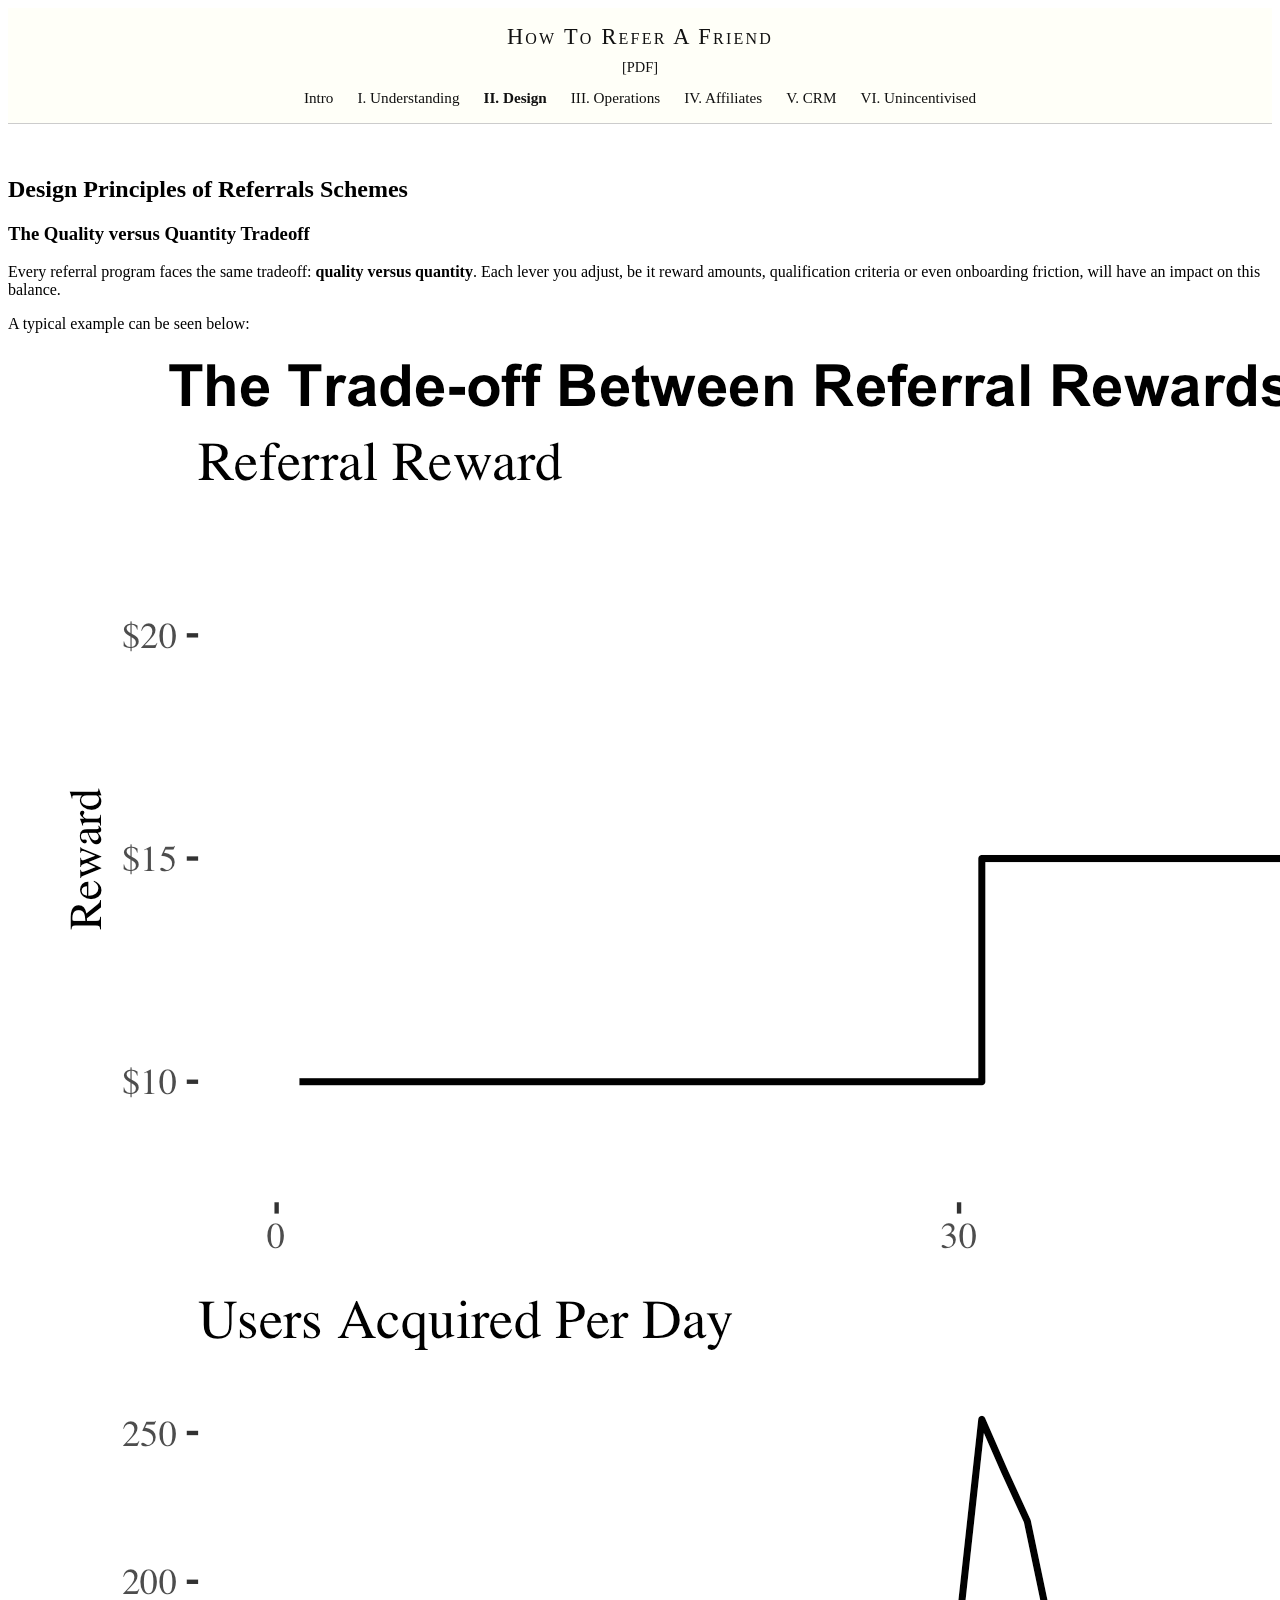
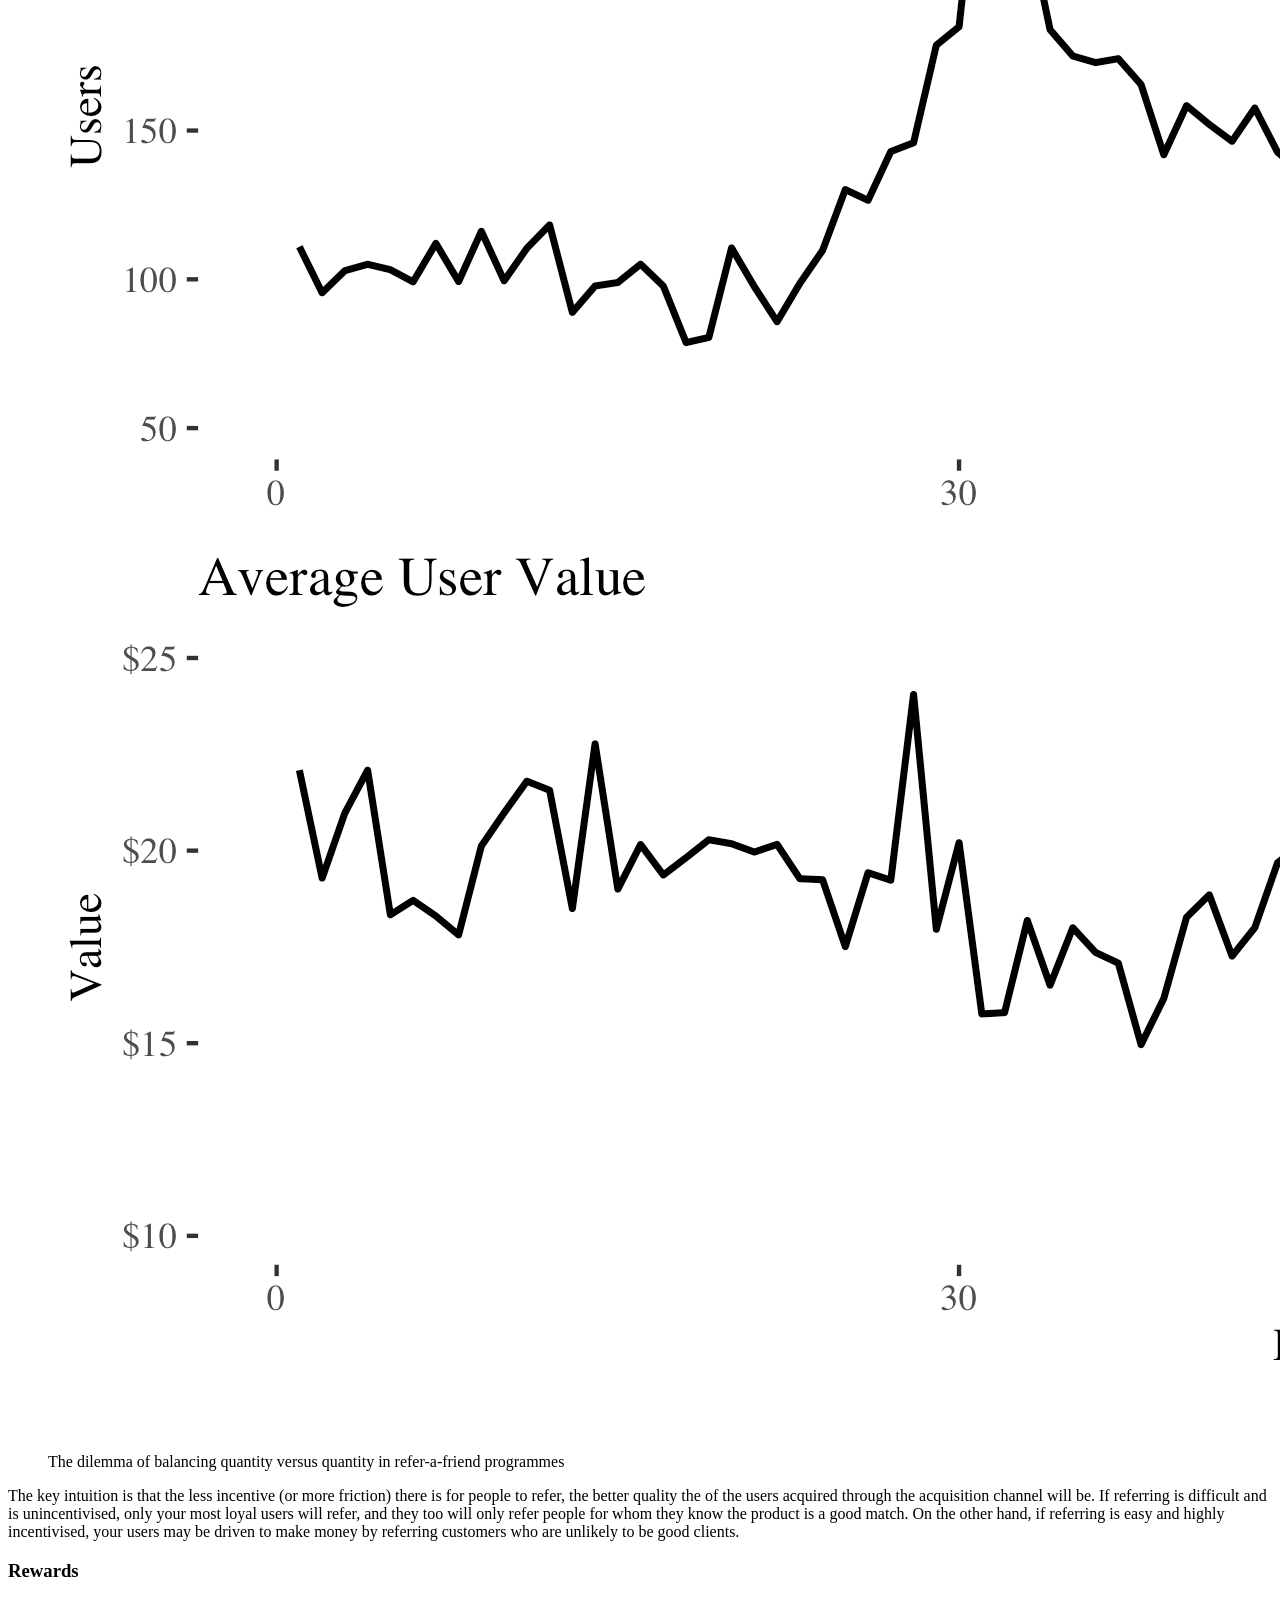
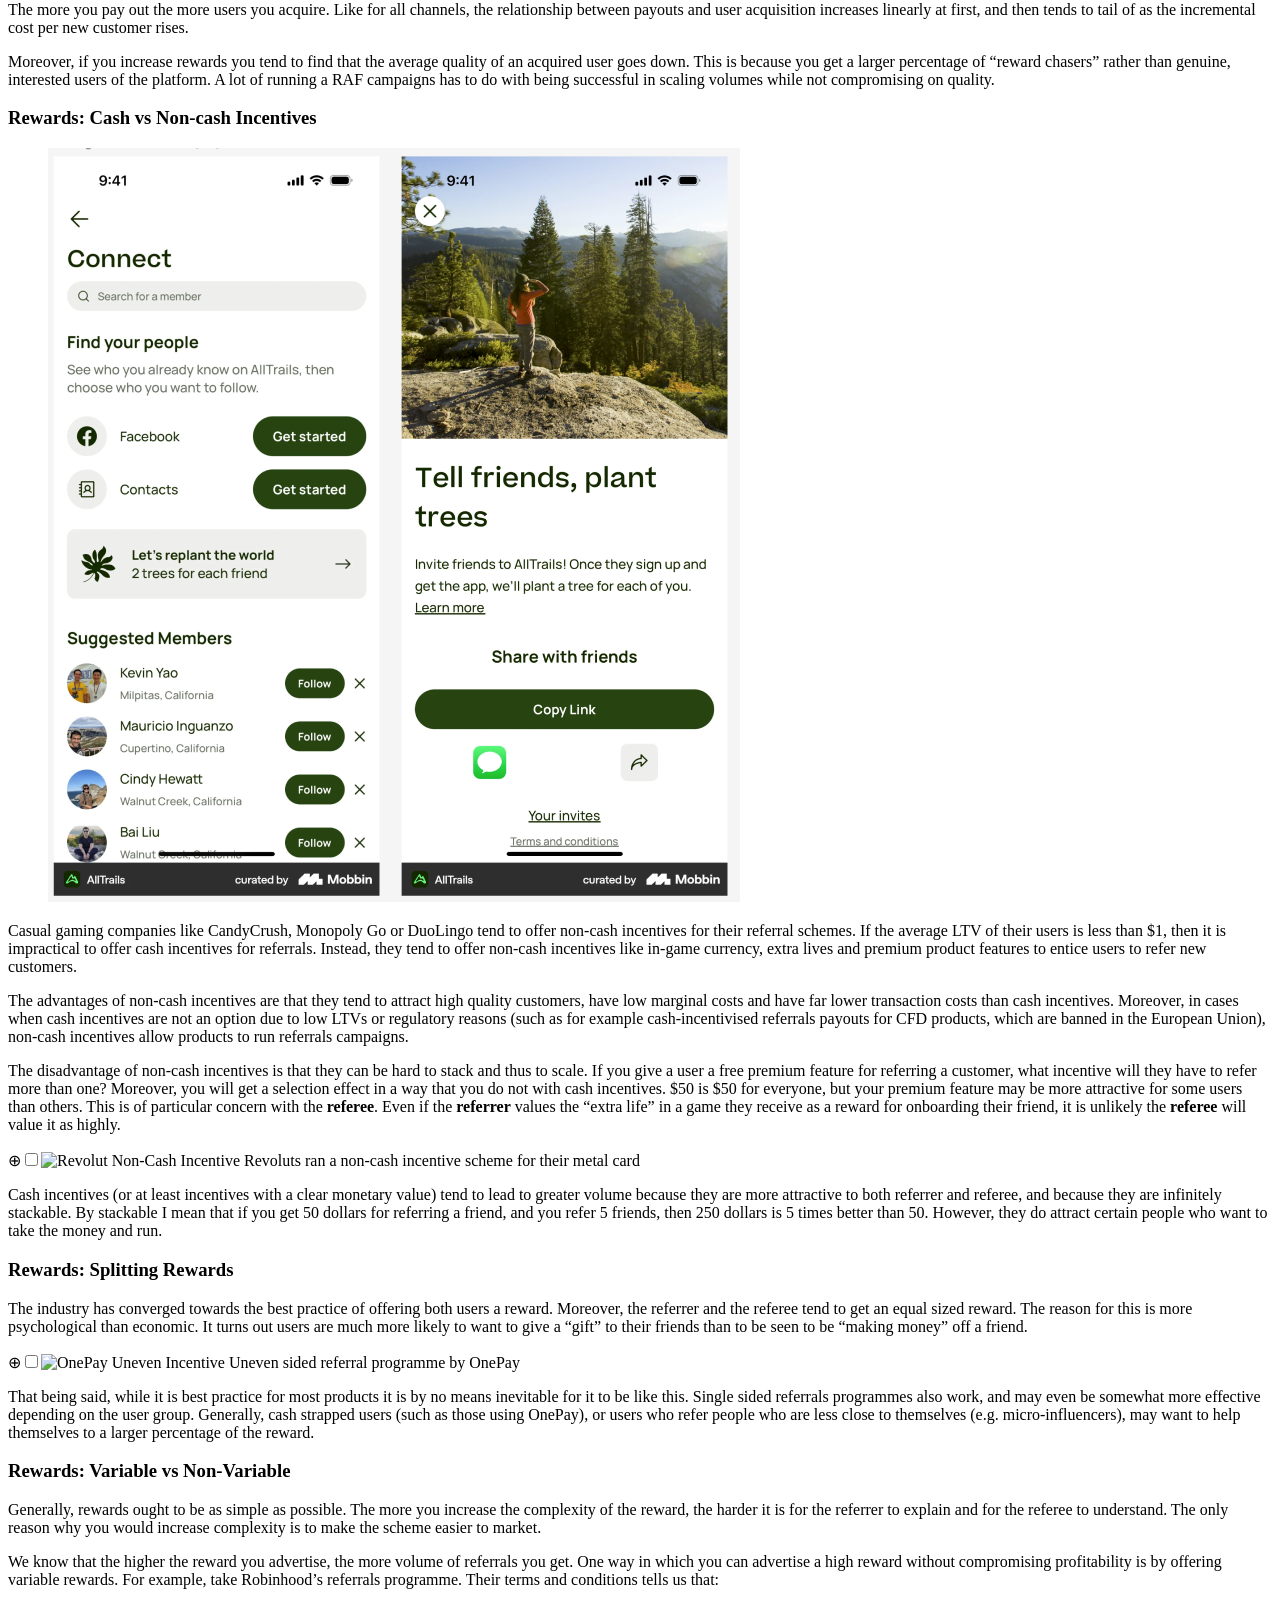
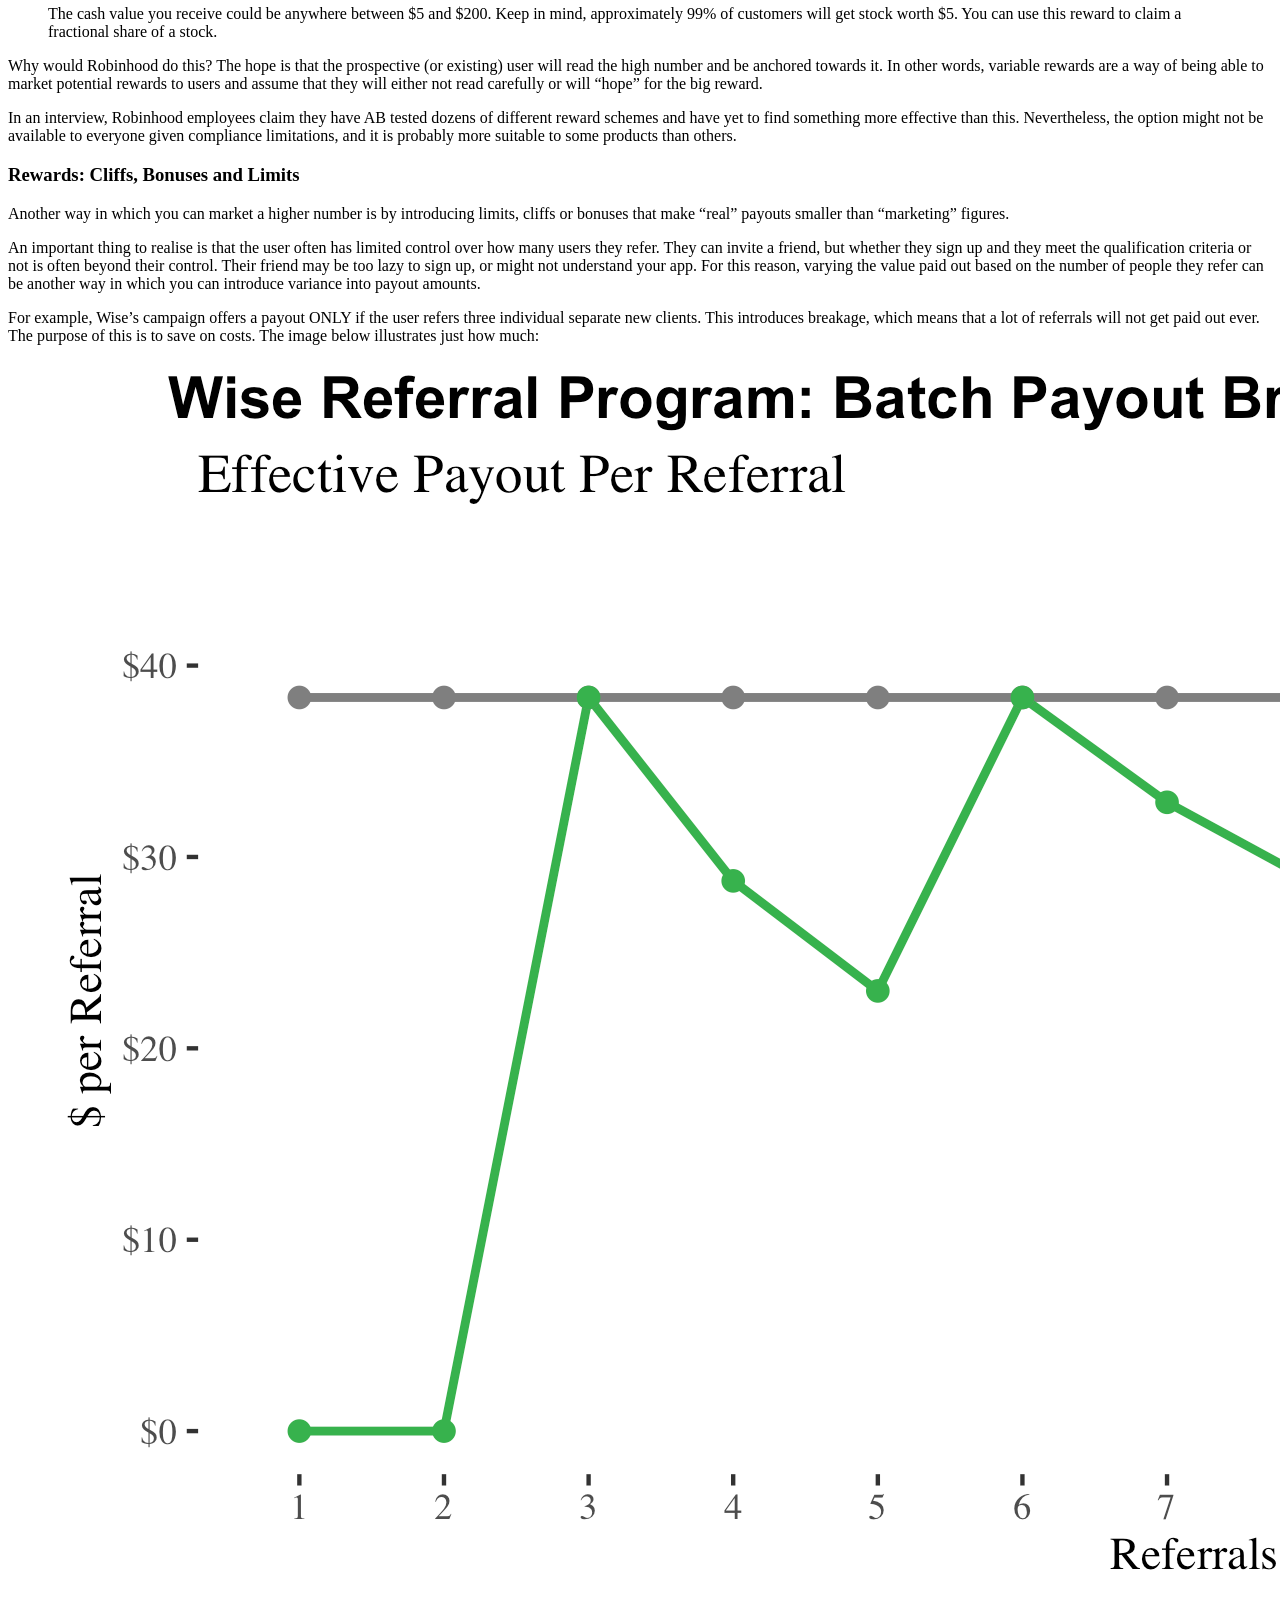
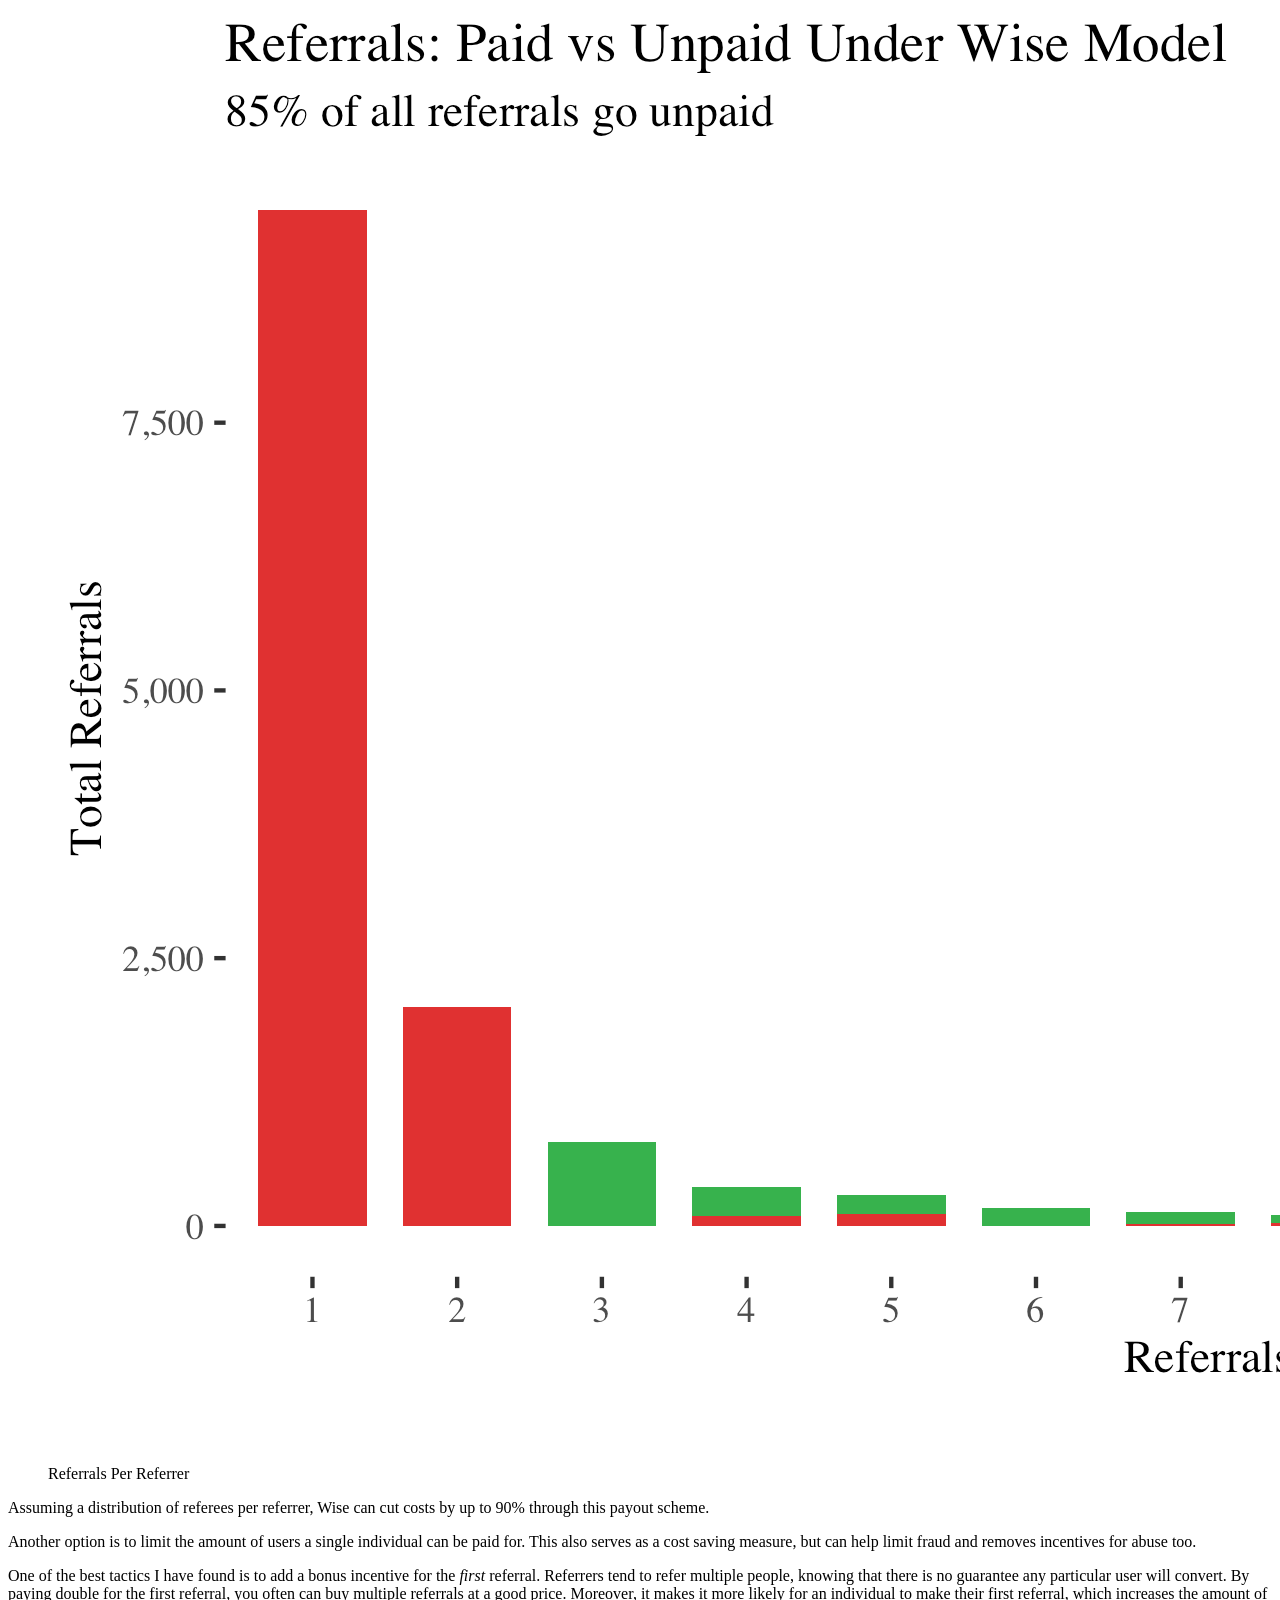
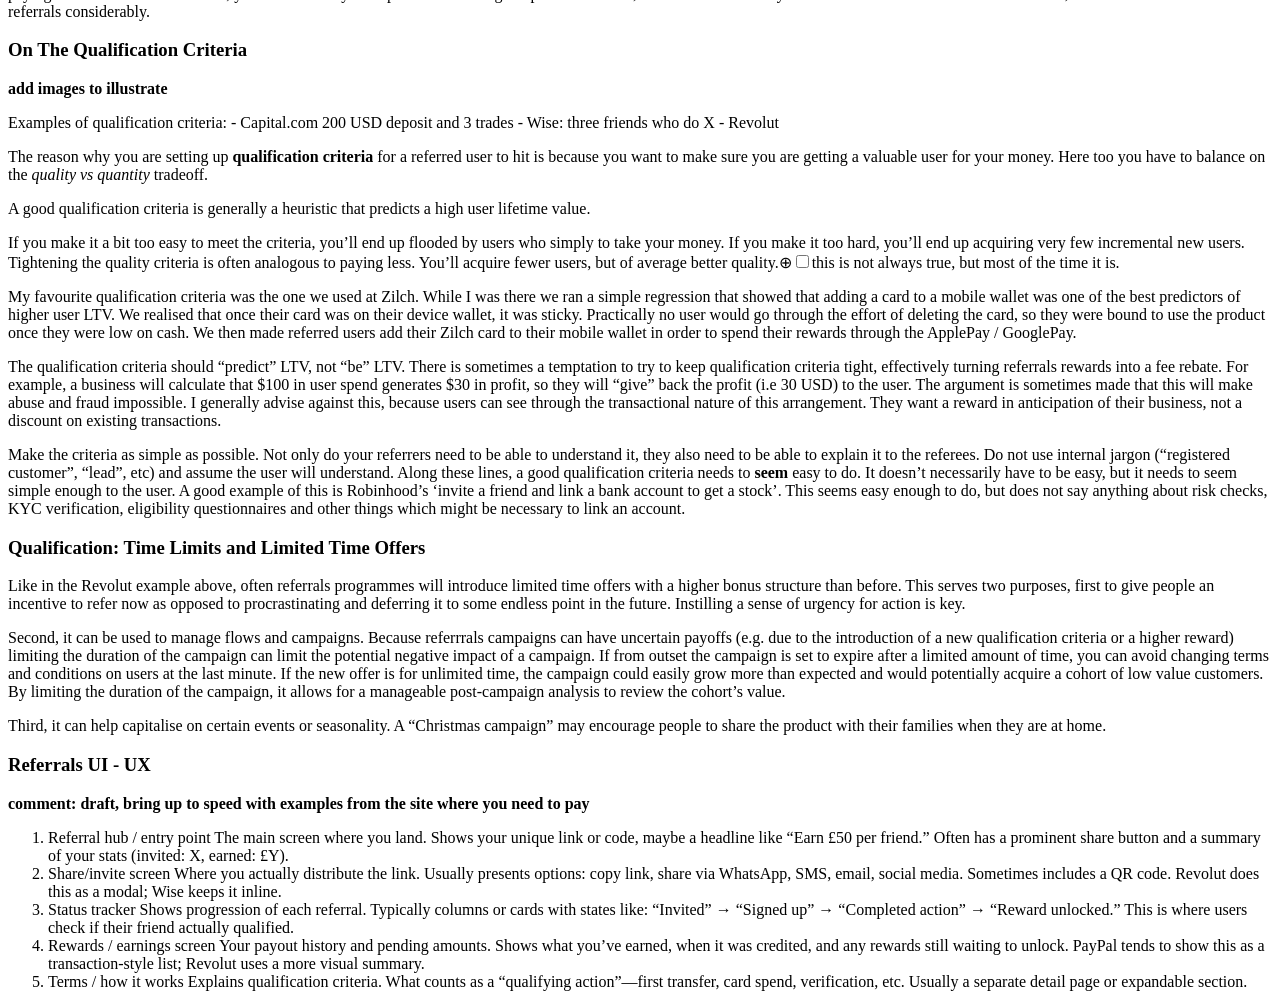
==== docs/design-principles.html @ 36a9aff2 "Initial commit: How To Refer A Friend guide Multi-page Tufte CSS site for a comprehensive guide on b" ====
<!DOCTYPE html>
<html lang="en">
<head>
    <meta charset="utf-8"/>
    <title>Design Principles of Referrals Schemes - How To Refer A Friend</title>
    <link rel="stylesheet" href="tufte-css/tufte.css"/>
    <link rel="stylesheet" href="tufte-css/nav.css"/>
    <meta name="viewport" content="width=device-width, initial-scale=1">
</head>
<body>
    <nav class="site-nav">
    <div class="nav-container">
        <a href="index.html" class="site-title">How To Refer A Friend</a>
        <a href="refer_a_friend.pdf" class="pdf-link">[PDF]</a>
        <input type="checkbox" id="nav-toggle" class="nav-toggle">
        <label for="nav-toggle" class="nav-toggle-label"></label>
        <ul class="chapter-nav">
                        <li><a href="index.html">Intro</a></li>
            <li><a href="understanding-referrals.html">I. Understanding</a></li>
            <li><a href="design-principles.html" class="current">II. Design</a></li>
            <li><a href="operations.html">III. Operations</a></li>
            <li><a href="referrals-and-affiliates.html">IV. Affiliates</a></li>
            <li><a href="when-to-reach-out.html">V. CRM</a></li>
            <li><a href="unincentivised-referrals.html">VI. Unincentivised</a></li>
        </ul>
    </div>
</nav>
    <article>
        <h1>Design Principles of Referrals Schemes</h1>
        <section>
<h3 id="the-quality-versus-quantity-tradeoff">The Quality versus Quantity Tradeoff</h3>

<p>Every referral program faces the same tradeoff: <strong>quality versus quantity</strong>. Each lever you adjust, be it reward amounts, qualification criteria or even onboarding friction, will have an impact on this balance.</p>
<p>A typical example can be seen below:</p>
<figure class="fullwidth">
<img src="img/referral_dynamics_2.png" alt="Quality versus quantity in referrals">
<figcaption>
The dilemma of balancing quantity versus quantity in refer-a-friend programmes
</figcaption>
</figure>
<p>The key intuition is that the less incentive (or more friction) there is for people to refer, the better quality the of the users acquired through the acquisition channel will be. If referring is difficult and is unincentivised, only your most loyal users will refer, and they too will only refer people for whom they know the product is a good match. On the other hand, if referring is easy and highly incentivised, your users may be driven to make money by referring customers who are unlikely to be good clients.</p>

</section>
<section>
<h3 id="rewards">Rewards</h3>

<p><span class="newthought">The more you pay out </span> the more users you acquire. Like for all channels, the relationship between payouts and user acquisition increases linearly at first, and then tends to tail of as the incremental cost per new customer rises.</p>
<p>Moreover, if you increase rewards you tend to find that the average quality of an acquired user goes down. This is because you get a larger percentage of “reward chasers” rather than genuine, interested users of the platform. A lot of running a RAF campaigns has to do with being successful in scaling volumes while not compromising on quality.</p>

</section>
<section>
<h3 id="rewards-cash-vs-non-cash-incentives">Rewards: Cash vs Non-cash Incentives</h3>

<figure style="max-width: 55%;">
<!-- 50% of 55% -->
<img src="img/alltrails_referral_tree.png" alt="An example of Robinhood's Variable Reward scheme">
</figure>
<p>Casual gaming companies like CandyCrush, Monopoly Go or DuoLingo tend to offer non-cash incentives for their referral schemes. If the average LTV of their users is less than $1, then it is impractical to offer cash incentives for referrals. Instead, they tend to offer non-cash incentives like in-game currency, extra lives and premium product features to entice users to refer new customers.</p>
<p>The advantages of non-cash incentives are that they tend to attract high quality customers, have low marginal costs and have far lower transaction costs than cash incentives. Moreover, in cases when cash incentives are not an option due to low LTVs or regulatory reasons (such as for example cash-incentivised referrals payouts for CFD products, which are banned in the European Union), non-cash incentives allow products to run referrals campaigns.</p>
<p>The disadvantage of non-cash incentives is that they can be hard to stack and thus to scale. If you give a user a free premium feature for referring a customer, what incentive will they have to refer more than one? Moreover, you will get a selection effect in a way that you do not with cash incentives. $50 is $50 for everyone, but your premium feature may be more attractive for some users than others. This is of particular concern with the <strong>referee</strong>. Even if the <strong>referrer</strong> values the “extra life” in a game they receive as a reward for onboarding their friend, it is unlikely the <strong>referee</strong> will value it as highly.</p>
<p><label for="mn-3" class="margin-toggle">⊕</label><input type="checkbox" id="mn-3" class="margin-toggle"/><span class="marginnote"><img src="https://cdn.prod.website-files.com/5ecfee3d3c78d12514ee78db/659fd5147dc3b23241e4e607_Untitled%2010.webp" alt="Revolut Non-Cash Incentive" style="max-height: 500px; width: auto;"> Revoluts ran a non-cash incentive scheme for their metal card</span></p>
<p>Cash incentives (or at least incentives with a clear monetary value) tend to lead to greater volume because they are more attractive to both referrer and referee, and because they are infinitely stackable. By stackable I mean that if you get 50 dollars for referring a friend, and you refer 5 friends, then 250 dollars is 5 times better than 50. However, they do attract certain people who want to take the money and run.</p>

</section>
<section>
<h3 id="rewards-splitting-rewards">Rewards: Splitting Rewards</h3>

<p>The industry has converged towards the best practice of offering both users a reward. Moreover, the referrer and the referee tend to get an equal sized reward. The reason for this is more psychological than economic. It turns out users are much more likely to want to give a “gift” to their friends than to be seen to be “making money” off a friend.</p>
<p><label for="mn-2" class="margin-toggle">⊕</label><input type="checkbox" id="mn-2" class="margin-toggle"/><span class="marginnote"><img src="/Users/boazsobrado/Downloads/onepay_raf.PNG" alt="OnePay Uneven Incentive"/> Uneven sided referral programme by OnePay</span></p>
<p>That being said, while it is best practice for most products it is by no means inevitable for it to be like this. Single sided referrals programmes also work, and may even be somewhat more effective depending on the user group. Generally, cash strapped users (such as those using OnePay), or users who refer people who are less close to themselves (e.g. micro-influencers), may want to help themselves to a larger percentage of the reward.</p>

</section>
<section>
<h3 id="rewards-variable-vs-non-variable">Rewards: Variable vs Non-Variable</h3>

<p>Generally, rewards ought to be as simple as possible. The more you increase the complexity of the reward, the harder it is for the referrer to explain and for the referee to understand. The only reason why you would increase complexity is to make the scheme easier to market.</p>
<p>We know that the higher the reward you advertise, the more volume of referrals you get. One way in which you can advertise a high reward without compromising profitability is by offering variable rewards. For example, take Robinhood’s referrals programme. Their terms and conditions tells us that:</p>
<blockquote>
<p>The cash value you receive could be anywhere between $5 and $200. Keep in mind, approximately 99% of customers will get stock worth $5. You can use this reward to claim a fractional share of a stock.</p>
</blockquote>
<p>Why would Robinhood do this? The hope is that the prospective (or existing) user will read the high number and be anchored towards it. In other words, variable rewards are a way of being able to market potential rewards to users and assume that they will either not read carefully or will “hope” for the big reward.</p>
<p>In an interview, Robinhood employees claim they have AB tested dozens of different reward schemes and have yet to find something more effective than this. Nevertheless, the option might not be available to everyone given compliance limitations, and it is probably more suitable to some products than others.</p>

</section>
<section>
<h3 id="rewards-cliffs-bonuses-and-limits">Rewards: Cliffs, Bonuses and Limits</h3>

<p>Another way in which you can market a higher number is by introducing limits, cliffs or bonuses that make “real” payouts smaller than “marketing” figures.</p>
<p>An important thing to realise is that the user often has limited control over how many users they refer. They can invite a friend, but whether they sign up and they meet the qualification criteria or not is often beyond their control. Their friend may be too lazy to sign up, or might not understand your app. For this reason, varying the value paid out based on the number of people they refer can be another way in which you can introduce variance into payout amounts.</p>
<p>For example, Wise’s campaign offers a payout ONLY if the user refers three individual separate new clients. This introduces breakage, which means that a lot of referrals will not get paid out ever. The purpose of this is to save on costs. The image below illustrates just how much:</p>
<figure>
<img src="img/wise_breakage_stacked.png" alt="Referrals Per Referrer" /><figcaption aria-hidden="true">Referrals Per Referrer</figcaption>
</figure>
<p>Assuming a distribution of referees per referrer, Wise can cut costs by up to 90% through this payout scheme.</p>
<p>Another option is to limit the amount of users a single individual can be paid for. This also serves as a cost saving measure, but can help limit fraud and removes incentives for abuse too.</p>
<p>One of the best tactics I have found is to add a bonus incentive for the <em>first</em> referral. Referrers tend to refer multiple people, knowing that there is no guarantee any particular user will convert. By paying double for the first referral, you often can buy multiple referrals at a good price. Moreover, it makes it more likely for an individual to make their first referral, which increases the amount of referrals considerably.</p>

</section>
<section>
<h3 id="on-the-qualification-criteria">On The Qualification Criteria</h3>

<p><strong>add images to illustrate</strong></p>
<p>Examples of qualification criteria: - Capital.com 200 USD deposit and 3 trades - Wise: three friends who do X - Revolut</p>
<p>The reason why you are setting up <strong>qualification criteria</strong> for a referred user to hit is because you want to make sure you are getting a valuable user for your money. Here too you have to balance on the <em>quality vs quantity</em> tradeoff.</p>
<p class="sans">
A good qualification criteria is generally a heuristic that predicts a high user lifetime value.
</p>
<p>If you make it a bit too easy to meet the criteria, you’ll end up flooded by users who simply to take your money. If you make it too hard, you’ll end up acquiring very few incremental new users. Tightening the quality criteria is often analogous to paying less. You’ll acquire fewer users, but of average better quality.<label for="mn-1" class="margin-toggle">⊕</label><input type="checkbox" id="mn-1" class="margin-toggle"/><span class="marginnote">this is not always true, but most of the time it is</span>.</p>
<p>My favourite qualification criteria was the one we used at Zilch. While I was there we ran a simple regression that showed that adding a card to a mobile wallet was one of the best predictors of higher user LTV. We realised that once their card was on their device wallet, it was sticky. Practically no user would go through the effort of deleting the card, so they were bound to use the product once they were low on cash. We then made referred users add their Zilch card to their mobile wallet in order to spend their rewards through the ApplePay / GooglePay.</p>
<p>The qualification criteria should “predict” LTV, not “be” LTV. There is sometimes a temptation to try to keep qualification criteria tight, effectively turning referrals rewards into a fee rebate. For example, a business will calculate that $100 in user spend generates $30 in profit, so they will “give” back the profit (i.e 30 USD) to the user. The argument is sometimes made that this will make abuse and fraud impossible. I generally advise against this, because users can see through the transactional nature of this arrangement. They want a reward in anticipation of their business, not a discount on existing transactions.</p>
<p>Make the criteria as simple as possible. Not only do your referrers need to be able to understand it, they also need to be able to explain it to the referees. Do not use internal jargon (“registered customer”, “lead”, etc) and assume the user will understand. Along these lines, a good qualification criteria needs to <strong>seem</strong> easy to do. It doesn’t necessarily have to be easy, but it needs to seem simple enough to the user. A good example of this is Robinhood’s ‘invite a friend and link a bank account to get a stock’. This seems easy enough to do, but does not say anything about risk checks, KYC verification, eligibility questionnaires and other things which might be necessary to link an account.</p>

</section>
<section>
<h3 id="qualification-time-limits-and-limited-time-offers">Qualification: Time Limits and Limited Time Offers</h3>

<p>Like in the Revolut example above, often referrals programmes will introduce limited time offers with a higher bonus structure than before. This serves two purposes, first to give people an incentive to refer now as opposed to procrastinating and deferring it to some endless point in the future. Instilling a sense of urgency for action is key.</p>
<p>Second, it can be used to manage flows and campaigns. Because referrrals campaigns can have uncertain payoffs (e.g. due to the introduction of a new qualification criteria or a higher reward) limiting the duration of the campaign can limit the potential negative impact of a campaign. If from outset the campaign is set to expire after a limited amount of time, you can avoid changing terms and conditions on users at the last minute. If the new offer is for unlimited time, the campaign could easily grow more than expected and would potentially acquire a cohort of low value customers. By limiting the duration of the campaign, it allows for a manageable post-campaign analysis to review the cohort’s value.</p>
<p>Third, it can help capitalise on certain events or seasonality. A “Christmas campaign” may encourage people to share the product with their families when they are at home.</p>

</section>
<section>
<h3 id="referrals-ui---ux">Referrals UI - UX</h3>

<p><strong>comment: draft, bring up to speed with examples from the site where you need to pay</strong></p>
<ol type="1">
<li>Referral hub / entry point The main screen where you land. Shows your unique link or code, maybe a headline like “Earn £50 per friend.” Often has a prominent share button and a summary of your stats (invited: X, earned: £Y).</li>
<li>Share/invite screen Where you actually distribute the link. Usually presents options: copy link, share via WhatsApp, SMS, email, social media. Sometimes includes a QR code. Revolut does this as a modal; Wise keeps it inline.</li>
<li>Status tracker Shows progression of each referral. Typically columns or cards with states like: “Invited” → “Signed up” → “Completed action” → “Reward unlocked.” This is where users check if their friend actually qualified.</li>
<li>Rewards / earnings screen Your payout history and pending amounts. Shows what you’ve earned, when it was credited, and any rewards still waiting to unlock. PayPal tends to show this as a transaction-style list; Revolut uses a more visual summary.</li>
<li>Terms / how it works Explains qualification criteria. What counts as a “qualifying action”—first transfer, card spend, verification, etc. Usually a separate detail page or expandable section.</li>
</ol>

</section>
    </article>
</body>
</html>
---- docs/tufte-css/nav.css ----
/* Navigation styles for multi-page Tufte site */
/* Complements tufte.css - same font family and color scheme */

/* ========================================
   Top Navigation Bar
   ======================================== */

.site-nav {
    position: sticky;
    top: 0;
    z-index: 1000;
    background-color: #fffff8;
    border-bottom: 1px solid #ccc;
    padding: 1rem 0;
    font-family: et-book, Palatino, "Palatino Linotype", "Palatino LT STD", "Book Antiqua", Georgia, serif;
}

.nav-container {
    max-width: 1400px;
    margin: 0 auto;
    padding: 0 12.5%;
    text-align: center;
}

/* Site title - centered above chapter links */
.site-title {
    display: block;
    font-size: 1.4rem;
    font-variant: small-caps;
    letter-spacing: 0.1em;
    text-decoration: none;
    color: #111;
    margin-bottom: 0.5rem;
}

.site-title:hover {
    color: #111;
}

/* PDF download link */
.pdf-link {
    display: inline-block;
    font-size: 0.9rem;
    color: #111;
    text-decoration: none;
    margin-bottom: 0.8rem;
}

.pdf-link:hover {
    text-decoration: underline;
}

/* Chapter navigation links */
.chapter-nav {
    display: flex;
    justify-content: center;
    flex-wrap: wrap;
    gap: 0.5rem 1.5rem;
    list-style: none;
    margin: 0;
    padding: 0;
    font-size: 0.95rem;
}

.chapter-nav li {
    margin: 0;
    padding: 0;
}

.chapter-nav a {
    color: #111;
    text-decoration: none;
}

.chapter-nav a:hover {
    text-decoration: underline;
}

/* Current page indicator - bold text */
.chapter-nav .current {
    font-weight: bold;
}

/* ========================================
   Mobile Navigation (Hamburger Menu)
   ======================================== */

/* Hamburger toggle - hidden by default on desktop */
.nav-toggle {
    display: none;
}

.nav-toggle-label {
    display: none;
    cursor: pointer;
    font-size: 1.5rem;
    padding: 0.5rem;
    user-select: none;
}

/* Mobile breakpoint */
@media (max-width: 760px) {
    .nav-container {
        padding: 0 5%;
    }

    .site-title {
        font-size: 1.2rem;
    }

    /* Show hamburger icon */
    .nav-toggle-label {
        display: inline-block;
        margin-top: 0.5rem;
    }

    /* Hide chapter nav by default on mobile */
    .chapter-nav {
        display: none;
        flex-direction: column;
        gap: 0.8rem;
        margin-top: 1rem;
        padding-top: 1rem;
        border-top: 1px solid #ddd;
    }

    /* Show chapter nav when toggle is checked */
    .nav-toggle:checked ~ .chapter-nav {
        display: flex;
    }

    /* Rotate hamburger to X when open */
    .nav-toggle:checked + .nav-toggle-label::before {
        content: "\2715"; /* X symbol */
    }

    .nav-toggle-label::before {
        content: "\2630"; /* Hamburger symbol */
    }
}

/* ========================================
   Chapter Table of Contents (Index Page)
   ======================================== */

.chapter-toc {
    margin: 3rem 0;
    padding: 2rem 0;
    border-top: 1px solid #ccc;
}

.chapter-toc h2 {
    font-style: normal;
    font-variant: small-caps;
    font-size: 1.6rem;
    margin-bottom: 1.5rem;
}

.chapter-toc ol {
    margin: 0;
    padding-left: 0;
    list-style-position: inside;
}

.chapter-toc li {
    margin-bottom: 0.8rem;
    font-size: 1.1rem;
}

.chapter-toc a {
    color: #111;
    text-decoration: none;
}

.chapter-toc a:hover {
    text-decoration: underline;
}

/* ========================================
   Dark Mode Support
   ======================================== */

@media (prefers-color-scheme: dark) {
    .site-nav {
        background-color: #151515;
        border-bottom-color: #333;
    }

    .site-title,
    .pdf-link,
    .chapter-nav a,
    .chapter-toc a {
        color: #ddd;
    }

    .chapter-nav a:hover,
    .chapter-toc a:hover {
        color: #fff;
    }

    .chapter-toc {
        border-top-color: #333;
    }

    .nav-toggle-label {
        color: #ddd;
    }

    @media (max-width: 760px) {
        .chapter-nav {
            border-top-color: #333;
        }
    }
}

/* ========================================
   Adjustments for Tufte article spacing
   ======================================== */

/* Push article content below sticky nav */
body {
    padding-top: 0;
}

/* Ensure first element in article has proper spacing */
article {
    padding-top: 2rem;
}
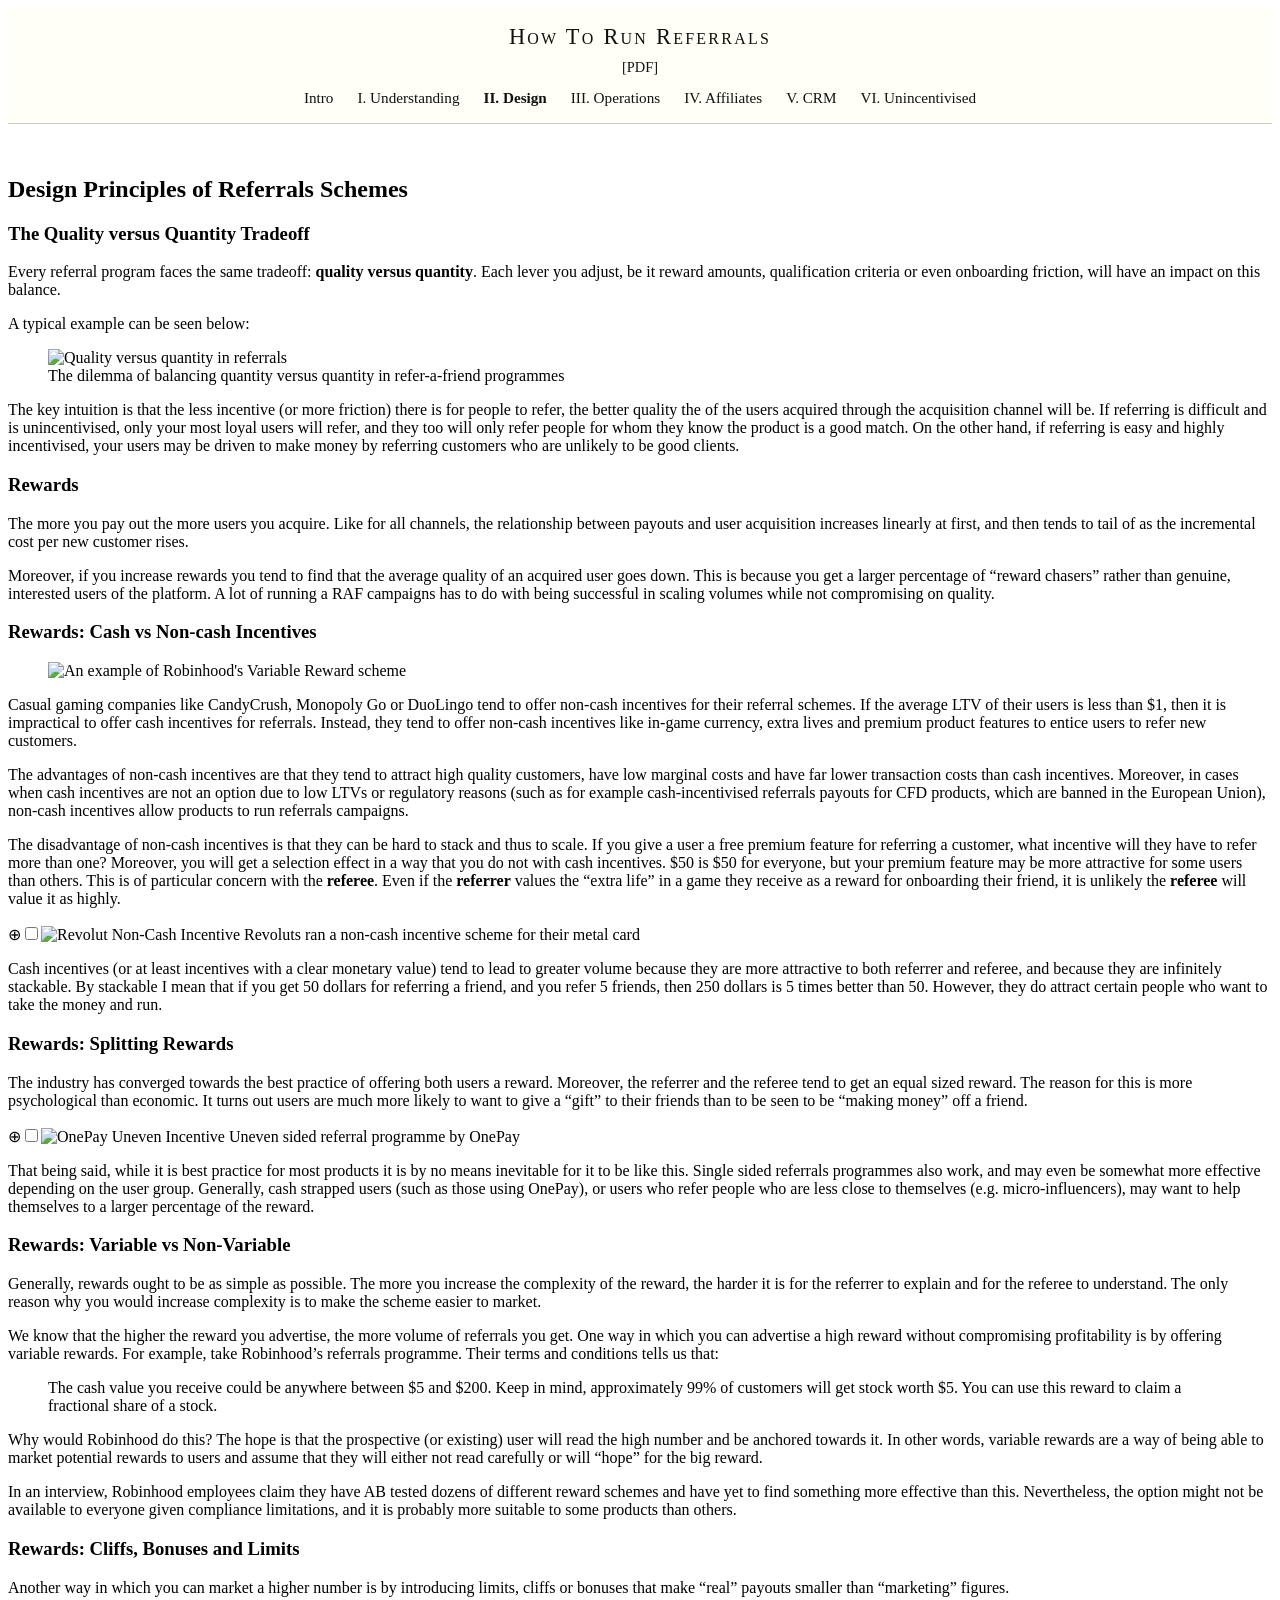
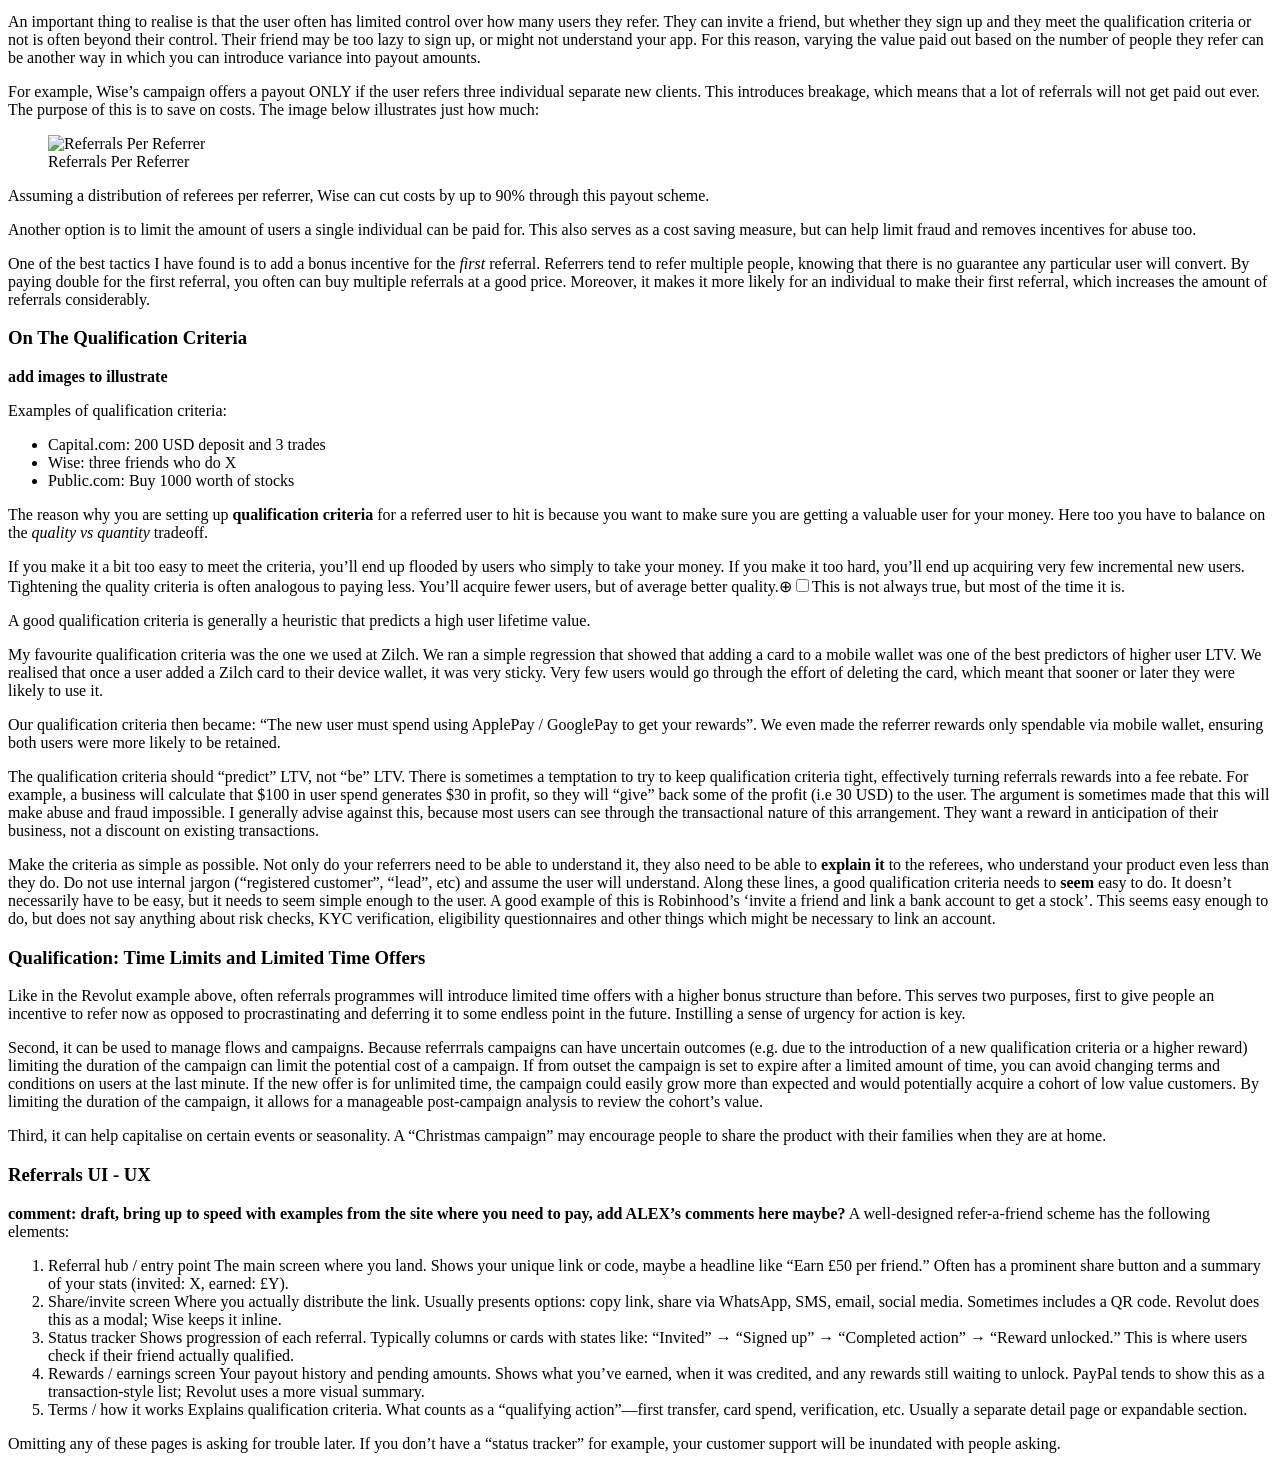
==== commit 4def484c: "Rename site to How To Run Referrals and prepare for Digital Ocean hosting Update site title from "Ho" ====
--- a/docs/design-principles.html
+++ b/docs/design-principles.html
@@ -2,7 +2,7 @@
 <html lang="en">
 <head>
     <meta charset="utf-8"/>
-    <title>Design Principles of Referrals Schemes - How To Refer A Friend</title>
+    <title>Design Principles of Referrals Schemes - How To Run Referrals</title>
     <link rel="stylesheet" href="tufte-css/tufte.css"/>
     <link rel="stylesheet" href="tufte-css/nav.css"/>
     <meta name="viewport" content="width=device-width, initial-scale=1">
@@ -10,7 +10,7 @@
 <body>
     <nav class="site-nav">
     <div class="nav-container">
-        <a href="index.html" class="site-title">How To Refer A Friend</a>
+        <a href="index.html" class="site-title">How To Run Referrals</a>
         <a href="refer_a_friend.pdf" class="pdf-link">[PDF]</a>
         <input type="checkbox" id="nav-toggle" class="nav-toggle">
         <label for="nav-toggle" class="nav-toggle-label"></label>
@@ -33,7 +33,7 @@
 <p>Every referral program faces the same tradeoff: <strong>quality versus quantity</strong>. Each lever you adjust, be it reward amounts, qualification criteria or even onboarding friction, will have an impact on this balance.</p>
 <p>A typical example can be seen below:</p>
 <figure class="fullwidth">
-<img src="img/referral_dynamics_2.png" alt="Quality versus quantity in referrals">
+<img src="/Users/boazsobrado/Desktop/codes/raf/img/referral_dynamics_2.png" alt="Quality versus quantity in referrals">
 <figcaption>
 The dilemma of balancing quantity versus quantity in refer-a-friend programmes
 </figcaption>
@@ -53,7 +53,7 @@
 
 <figure style="max-width: 55%;">
 <!-- 50% of 55% -->
-<img src="img/alltrails_referral_tree.png" alt="An example of Robinhood's Variable Reward scheme">
+<img src="/Users/boazsobrado/Desktop/codes/raf/img/alltrails_referral_tree.png" alt="An example of Robinhood's Variable Reward scheme">
 </figure>
 <p>Casual gaming companies like CandyCrush, Monopoly Go or DuoLingo tend to offer non-cash incentives for their referral schemes. If the average LTV of their users is less than $1, then it is impractical to offer cash incentives for referrals. Instead, they tend to offer non-cash incentives like in-game currency, extra lives and premium product features to entice users to refer new customers.</p>
 <p>The advantages of non-cash incentives are that they tend to attract high quality customers, have low marginal costs and have far lower transaction costs than cash incentives. Moreover, in cases when cash incentives are not an option due to low LTVs or regulatory reasons (such as for example cash-incentivised referrals payouts for CFD products, which are banned in the European Union), non-cash incentives allow products to run referrals campaigns.</p>
@@ -89,7 +89,7 @@
 <p>An important thing to realise is that the user often has limited control over how many users they refer. They can invite a friend, but whether they sign up and they meet the qualification criteria or not is often beyond their control. Their friend may be too lazy to sign up, or might not understand your app. For this reason, varying the value paid out based on the number of people they refer can be another way in which you can introduce variance into payout amounts.</p>
 <p>For example, Wise’s campaign offers a payout ONLY if the user refers three individual separate new clients. This introduces breakage, which means that a lot of referrals will not get paid out ever. The purpose of this is to save on costs. The image below illustrates just how much:</p>
 <figure>
-<img src="img/wise_breakage_stacked.png" alt="Referrals Per Referrer" /><figcaption aria-hidden="true">Referrals Per Referrer</figcaption>
+<img src="/Users/boazsobrado/Desktop/codes/raf/img/wise_breakage_stacked.png" alt="Referrals Per Referrer" /><figcaption aria-hidden="true">Referrals Per Referrer</figcaption>
 </figure>
 <p>Assuming a distribution of referees per referrer, Wise can cut costs by up to 90% through this payout scheme.</p>
 <p>Another option is to limit the amount of users a single individual can be paid for. This also serves as a cost saving measure, but can help limit fraud and removes incentives for abuse too.</p>
@@ -100,29 +100,35 @@
 <h3 id="on-the-qualification-criteria">On The Qualification Criteria</h3>
 
 <p><strong>add images to illustrate</strong></p>
-<p>Examples of qualification criteria: - Capital.com 200 USD deposit and 3 trades - Wise: three friends who do X - Revolut</p>
+<p>Examples of qualification criteria:</p>
+<ul>
+<li>Capital.com: 200 USD deposit and 3 trades</li>
+<li>Wise: three friends who do X</li>
+<li>Public.com: Buy 1000 worth of stocks</li>
+</ul>
 <p>The reason why you are setting up <strong>qualification criteria</strong> for a referred user to hit is because you want to make sure you are getting a valuable user for your money. Here too you have to balance on the <em>quality vs quantity</em> tradeoff.</p>
+<p>If you make it a bit too easy to meet the criteria, you’ll end up flooded by users who simply to take your money. If you make it too hard, you’ll end up acquiring very few incremental new users. Tightening the quality criteria is often analogous to paying less. You’ll acquire fewer users, but of average better quality.<label for="mn-1" class="margin-toggle">⊕</label><input type="checkbox" id="mn-1" class="margin-toggle"/><span class="marginnote">This is not always true, but most of the time it is.</span></p>
 <p class="sans">
 A good qualification criteria is generally a heuristic that predicts a high user lifetime value.
 </p>
-<p>If you make it a bit too easy to meet the criteria, you’ll end up flooded by users who simply to take your money. If you make it too hard, you’ll end up acquiring very few incremental new users. Tightening the quality criteria is often analogous to paying less. You’ll acquire fewer users, but of average better quality.<label for="mn-1" class="margin-toggle">⊕</label><input type="checkbox" id="mn-1" class="margin-toggle"/><span class="marginnote">this is not always true, but most of the time it is</span>.</p>
-<p>My favourite qualification criteria was the one we used at Zilch. While I was there we ran a simple regression that showed that adding a card to a mobile wallet was one of the best predictors of higher user LTV. We realised that once their card was on their device wallet, it was sticky. Practically no user would go through the effort of deleting the card, so they were bound to use the product once they were low on cash. We then made referred users add their Zilch card to their mobile wallet in order to spend their rewards through the ApplePay / GooglePay.</p>
-<p>The qualification criteria should “predict” LTV, not “be” LTV. There is sometimes a temptation to try to keep qualification criteria tight, effectively turning referrals rewards into a fee rebate. For example, a business will calculate that $100 in user spend generates $30 in profit, so they will “give” back the profit (i.e 30 USD) to the user. The argument is sometimes made that this will make abuse and fraud impossible. I generally advise against this, because users can see through the transactional nature of this arrangement. They want a reward in anticipation of their business, not a discount on existing transactions.</p>
-<p>Make the criteria as simple as possible. Not only do your referrers need to be able to understand it, they also need to be able to explain it to the referees. Do not use internal jargon (“registered customer”, “lead”, etc) and assume the user will understand. Along these lines, a good qualification criteria needs to <strong>seem</strong> easy to do. It doesn’t necessarily have to be easy, but it needs to seem simple enough to the user. A good example of this is Robinhood’s ‘invite a friend and link a bank account to get a stock’. This seems easy enough to do, but does not say anything about risk checks, KYC verification, eligibility questionnaires and other things which might be necessary to link an account.</p>
+<p>My favourite qualification criteria was the one we used at Zilch. We ran a simple regression that showed that adding a card to a mobile wallet was one of the best predictors of higher user LTV. We realised that once a user added a Zilch card to their device wallet, it was very sticky. Very few users would go through the effort of deleting the card, which meant that sooner or later they were likely to use it.</p>
+<p>Our qualification criteria then became: “The new user must spend using ApplePay / GooglePay to get your rewards”. We even made the referrer rewards only spendable via mobile wallet, ensuring both users were more likely to be retained.</p>
+<p>The qualification criteria should “predict” LTV, not “be” LTV. There is sometimes a temptation to try to keep qualification criteria tight, effectively turning referrals rewards into a fee rebate. For example, a business will calculate that $100 in user spend generates $30 in profit, so they will “give” back some of the profit (i.e 30 USD) to the user. The argument is sometimes made that this will make abuse and fraud impossible. I generally advise against this, because most users can see through the transactional nature of this arrangement. They want a reward in anticipation of their business, not a discount on existing transactions.</p>
+<p>Make the criteria as simple as possible. Not only do your referrers need to be able to understand it, they also need to be able to <strong>explain it</strong> to the referees, who understand your product even less than they do. Do not use internal jargon (“registered customer”, “lead”, etc) and assume the user will understand. Along these lines, a good qualification criteria needs to <strong>seem</strong> easy to do. It doesn’t necessarily have to be easy, but it needs to seem simple enough to the user. A good example of this is Robinhood’s ‘invite a friend and link a bank account to get a stock’. This seems easy enough to do, but does not say anything about risk checks, KYC verification, eligibility questionnaires and other things which might be necessary to link an account.</p>
 
 </section>
 <section>
 <h3 id="qualification-time-limits-and-limited-time-offers">Qualification: Time Limits and Limited Time Offers</h3>
 
 <p>Like in the Revolut example above, often referrals programmes will introduce limited time offers with a higher bonus structure than before. This serves two purposes, first to give people an incentive to refer now as opposed to procrastinating and deferring it to some endless point in the future. Instilling a sense of urgency for action is key.</p>
-<p>Second, it can be used to manage flows and campaigns. Because referrrals campaigns can have uncertain payoffs (e.g. due to the introduction of a new qualification criteria or a higher reward) limiting the duration of the campaign can limit the potential negative impact of a campaign. If from outset the campaign is set to expire after a limited amount of time, you can avoid changing terms and conditions on users at the last minute. If the new offer is for unlimited time, the campaign could easily grow more than expected and would potentially acquire a cohort of low value customers. By limiting the duration of the campaign, it allows for a manageable post-campaign analysis to review the cohort’s value.</p>
+<p>Second, it can be used to manage flows and campaigns. Because referrrals campaigns can have uncertain outcomes (e.g. due to the introduction of a new qualification criteria or a higher reward) limiting the duration of the campaign can limit the potential cost of a campaign. If from outset the campaign is set to expire after a limited amount of time, you can avoid changing terms and conditions on users at the last minute. If the new offer is for unlimited time, the campaign could easily grow more than expected and would potentially acquire a cohort of low value customers. By limiting the duration of the campaign, it allows for a manageable post-campaign analysis to review the cohort’s value.</p>
 <p>Third, it can help capitalise on certain events or seasonality. A “Christmas campaign” may encourage people to share the product with their families when they are at home.</p>
 
 </section>
 <section>
 <h3 id="referrals-ui---ux">Referrals UI - UX</h3>
 
-<p><strong>comment: draft, bring up to speed with examples from the site where you need to pay</strong></p>
+<p><strong>comment: draft, bring up to speed with examples from the site where you need to pay, add ALEX’s comments here maybe?</strong> A well-designed refer-a-friend scheme has the following elements:</p>
 <ol type="1">
 <li>Referral hub / entry point The main screen where you land. Shows your unique link or code, maybe a headline like “Earn £50 per friend.” Often has a prominent share button and a summary of your stats (invited: X, earned: £Y).</li>
 <li>Share/invite screen Where you actually distribute the link. Usually presents options: copy link, share via WhatsApp, SMS, email, social media. Sometimes includes a QR code. Revolut does this as a modal; Wise keeps it inline.</li>
@@ -130,6 +136,7 @@
 <li>Rewards / earnings screen Your payout history and pending amounts. Shows what you’ve earned, when it was credited, and any rewards still waiting to unlock. PayPal tends to show this as a transaction-style list; Revolut uses a more visual summary.</li>
 <li>Terms / how it works Explains qualification criteria. What counts as a “qualifying action”—first transfer, card spend, verification, etc. Usually a separate detail page or expandable section.</li>
 </ol>
+<p>Omitting any of these pages is asking for trouble later. If you don’t have a “status tracker” for example, your customer support will be inundated with people asking.</p>
 
 </section>
     </article>
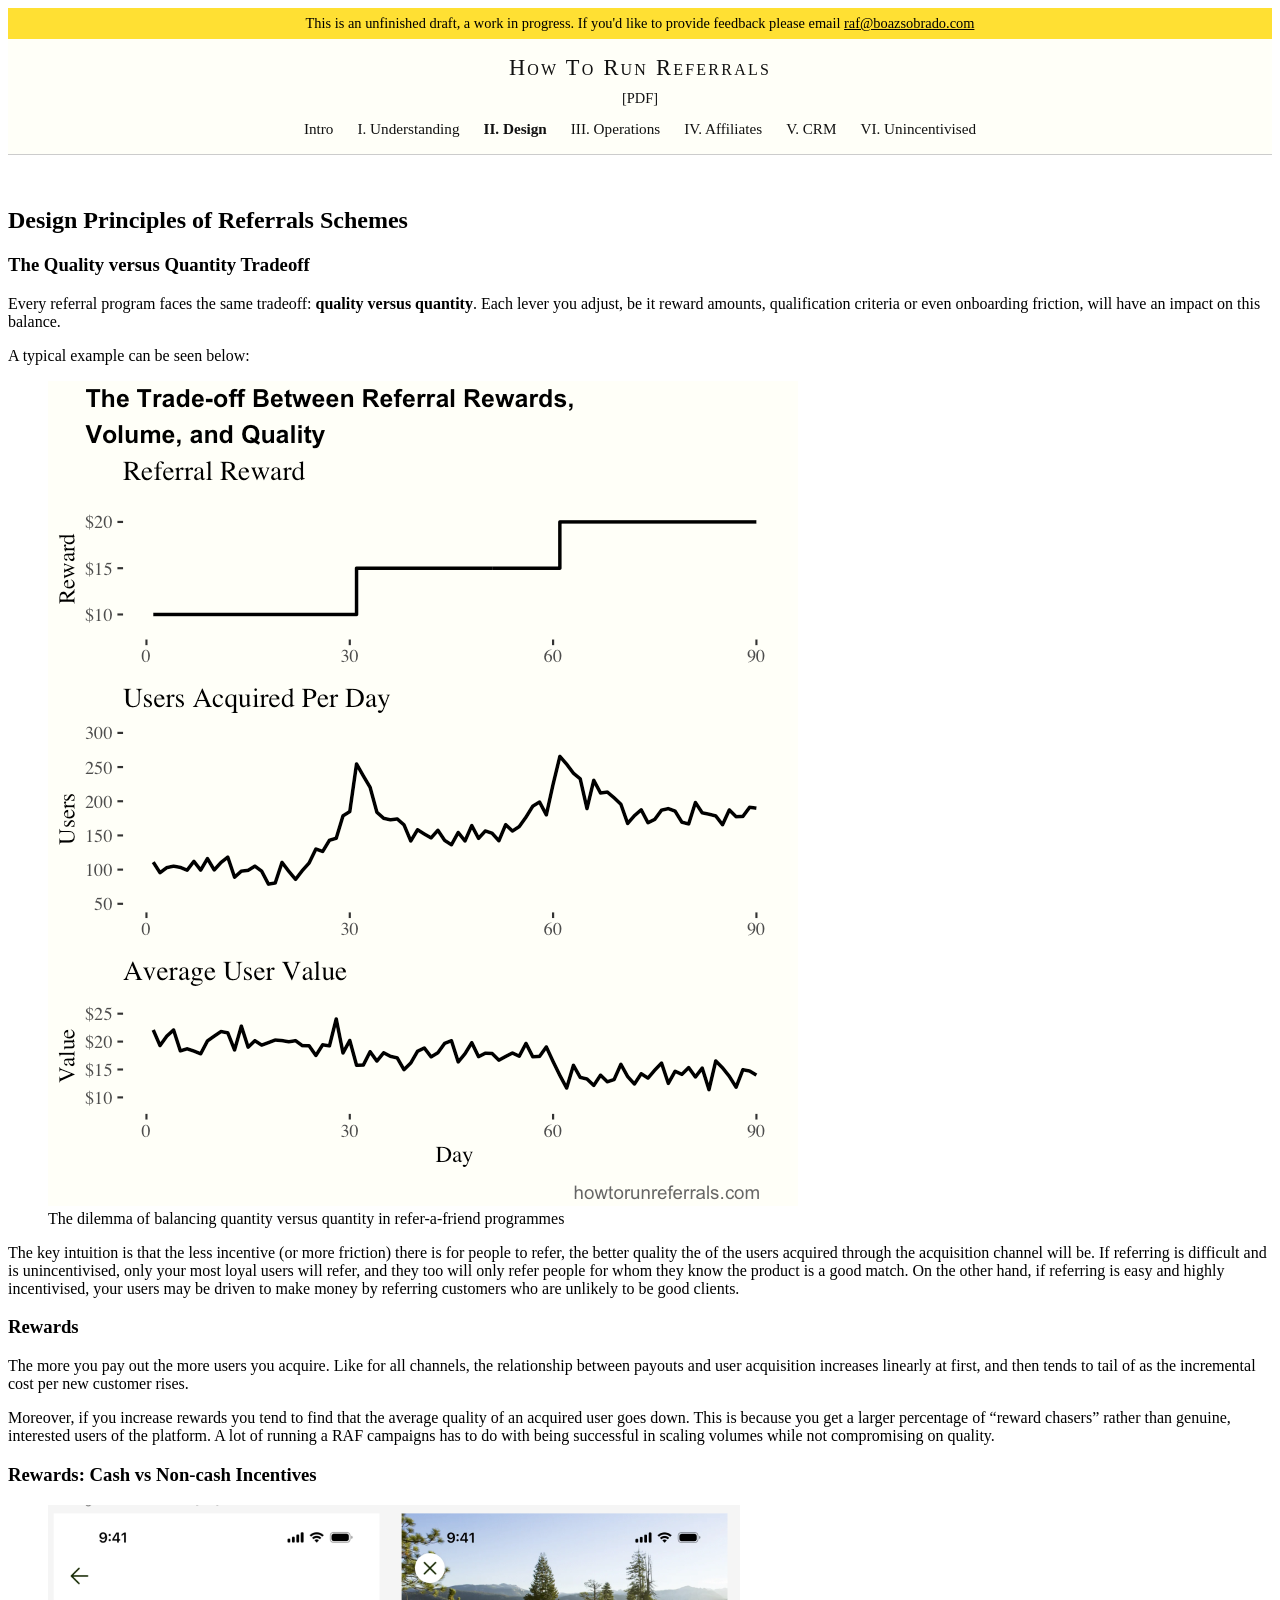
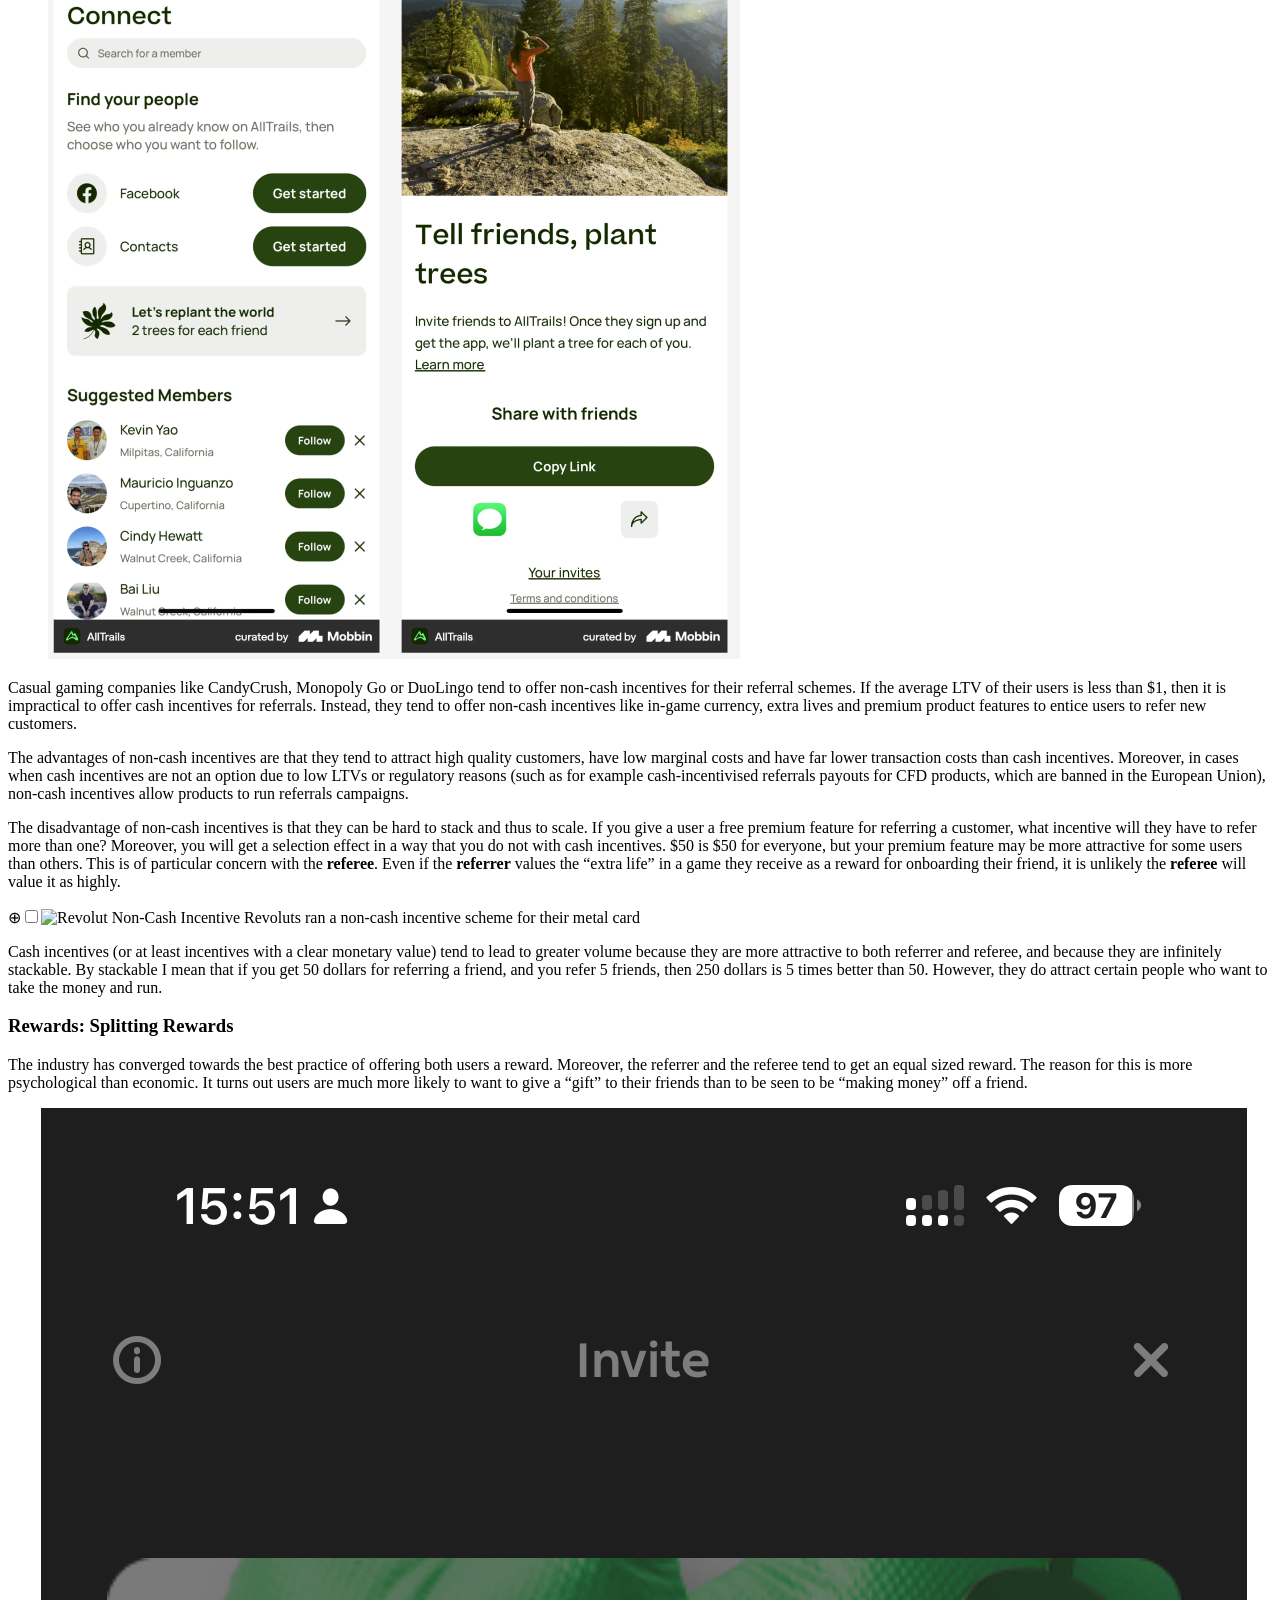
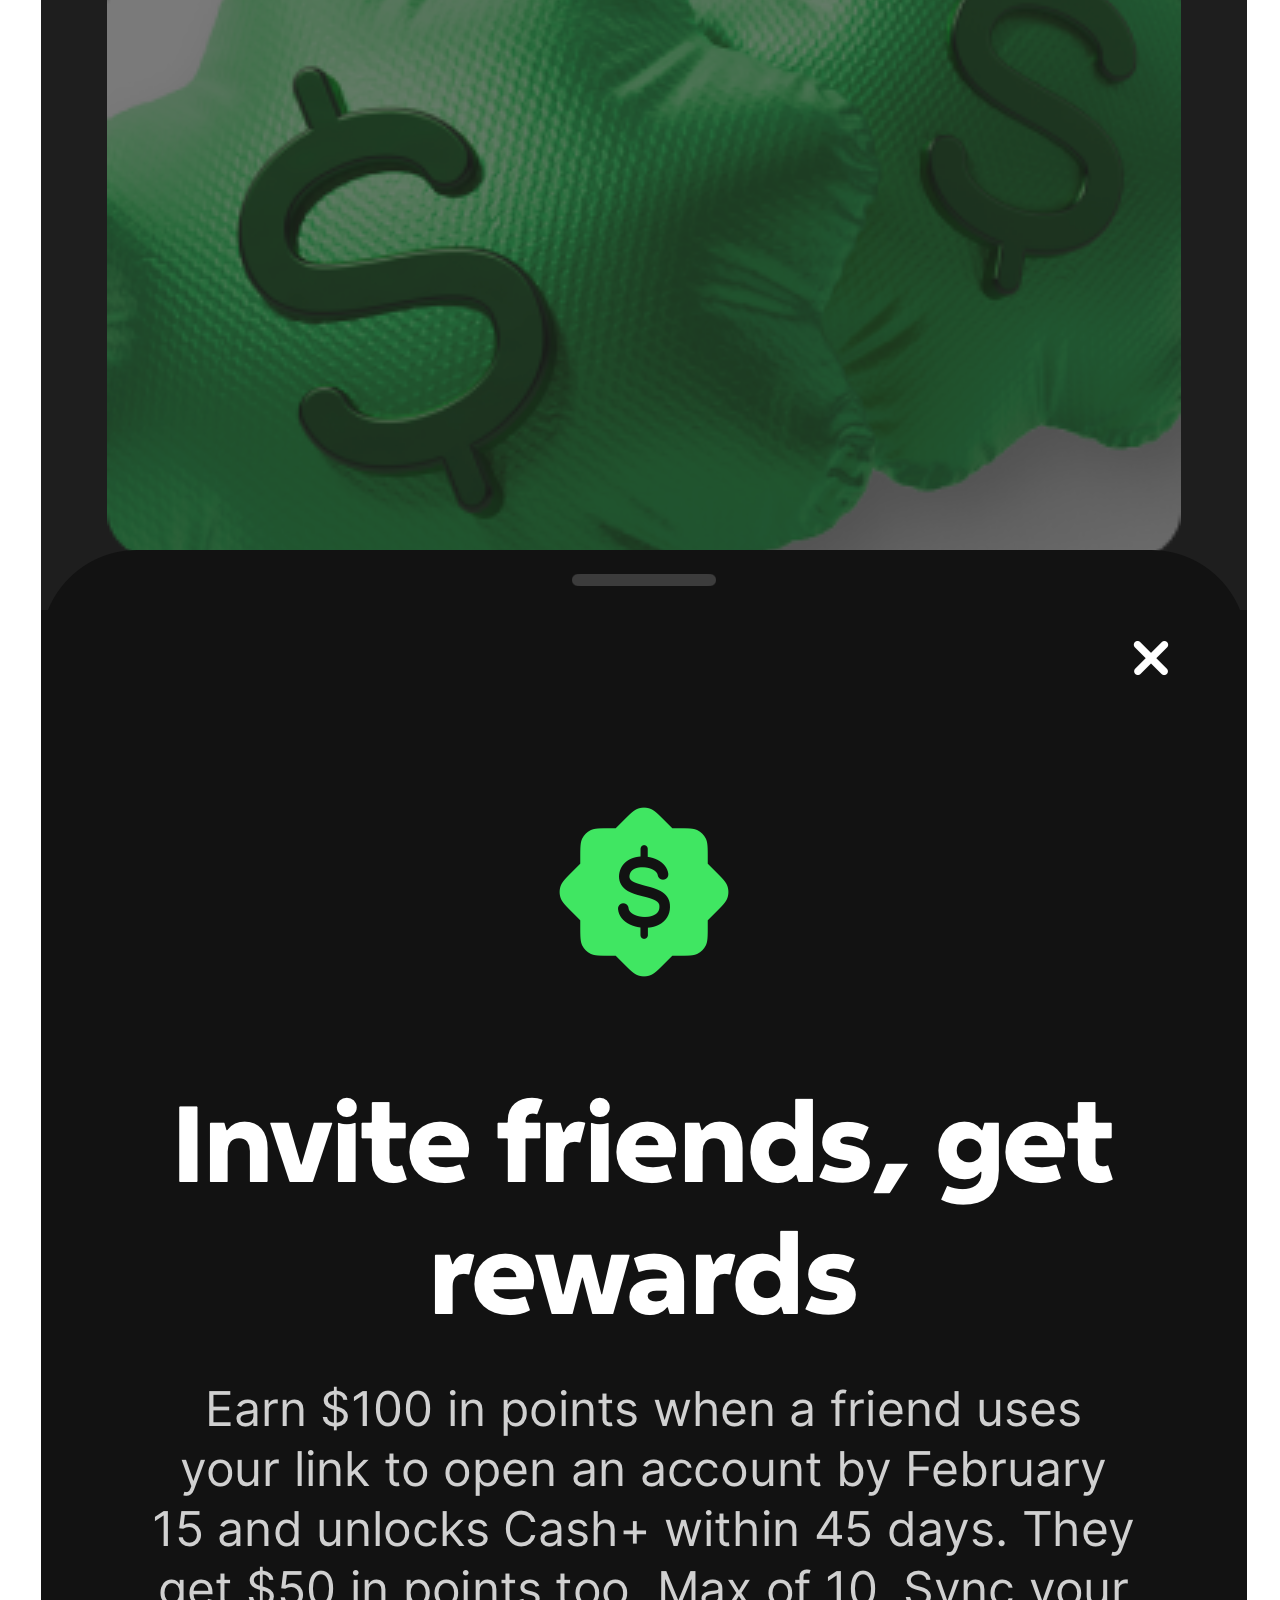
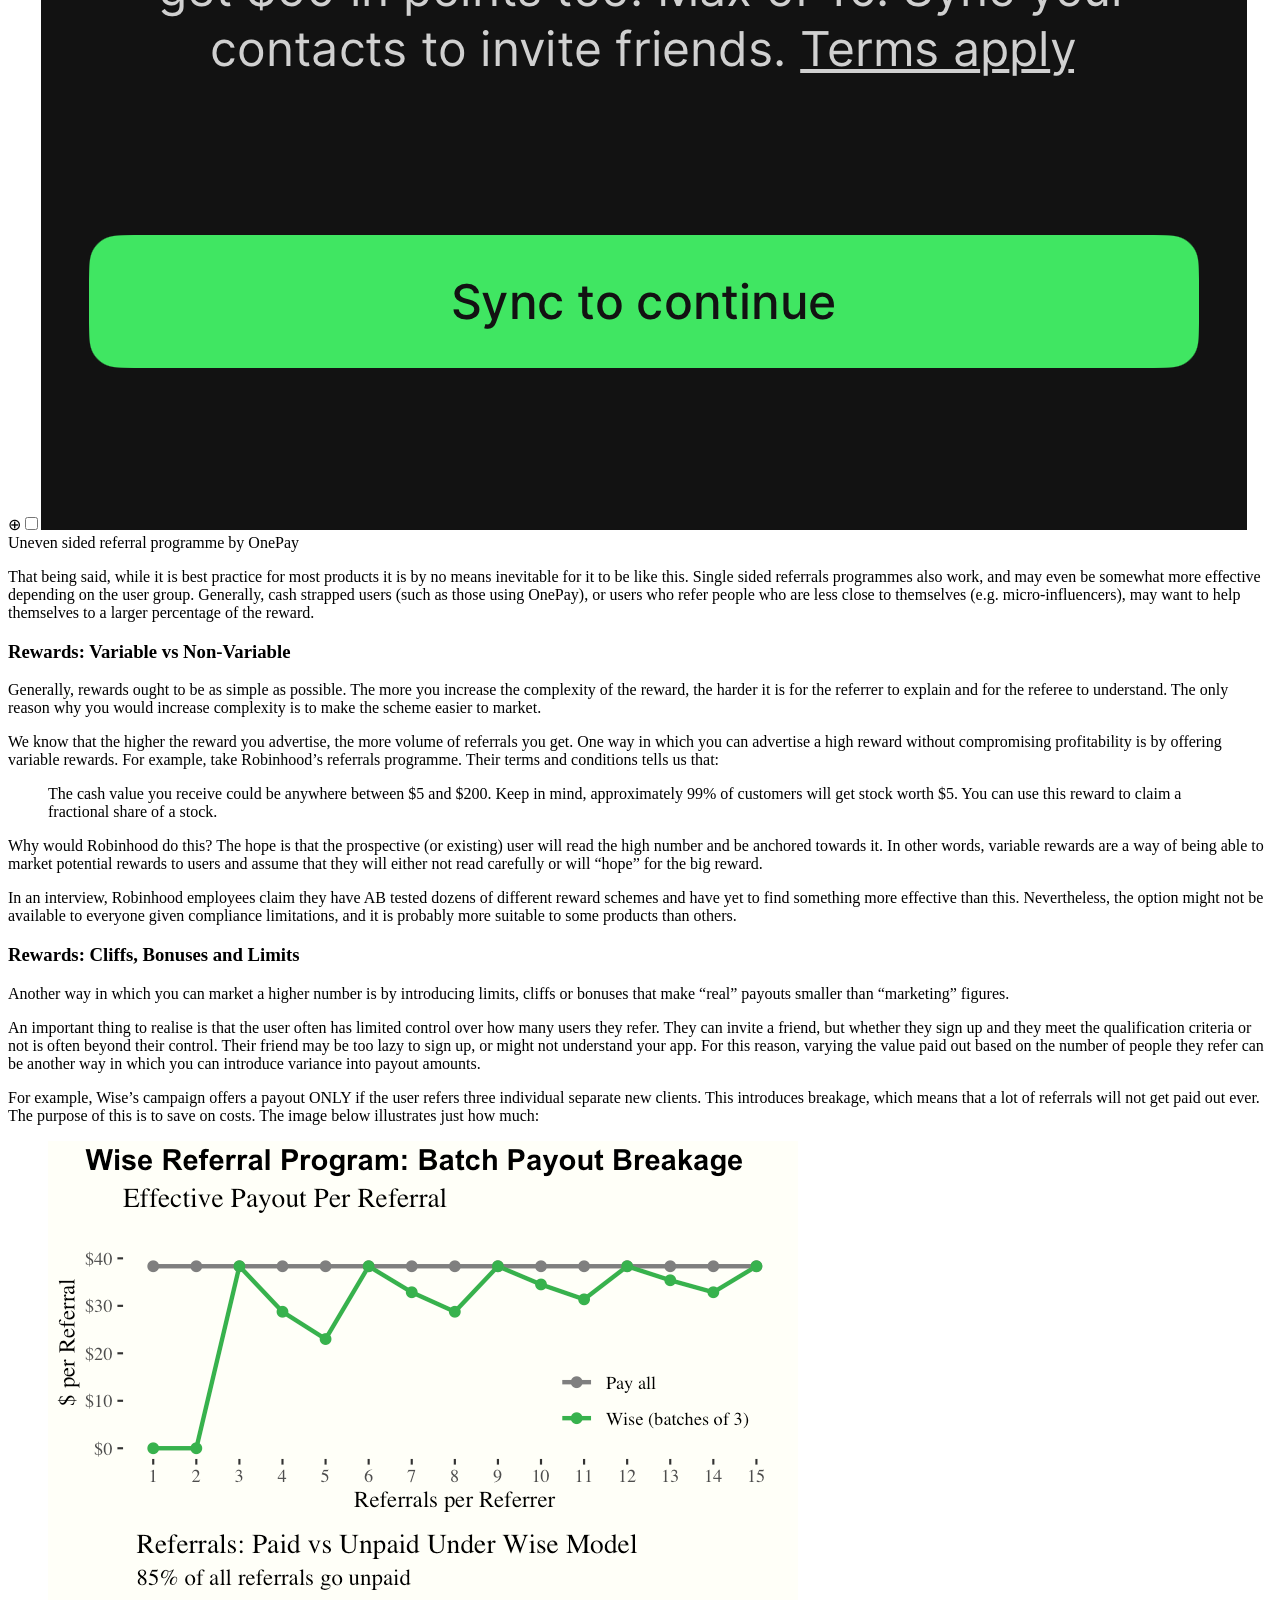
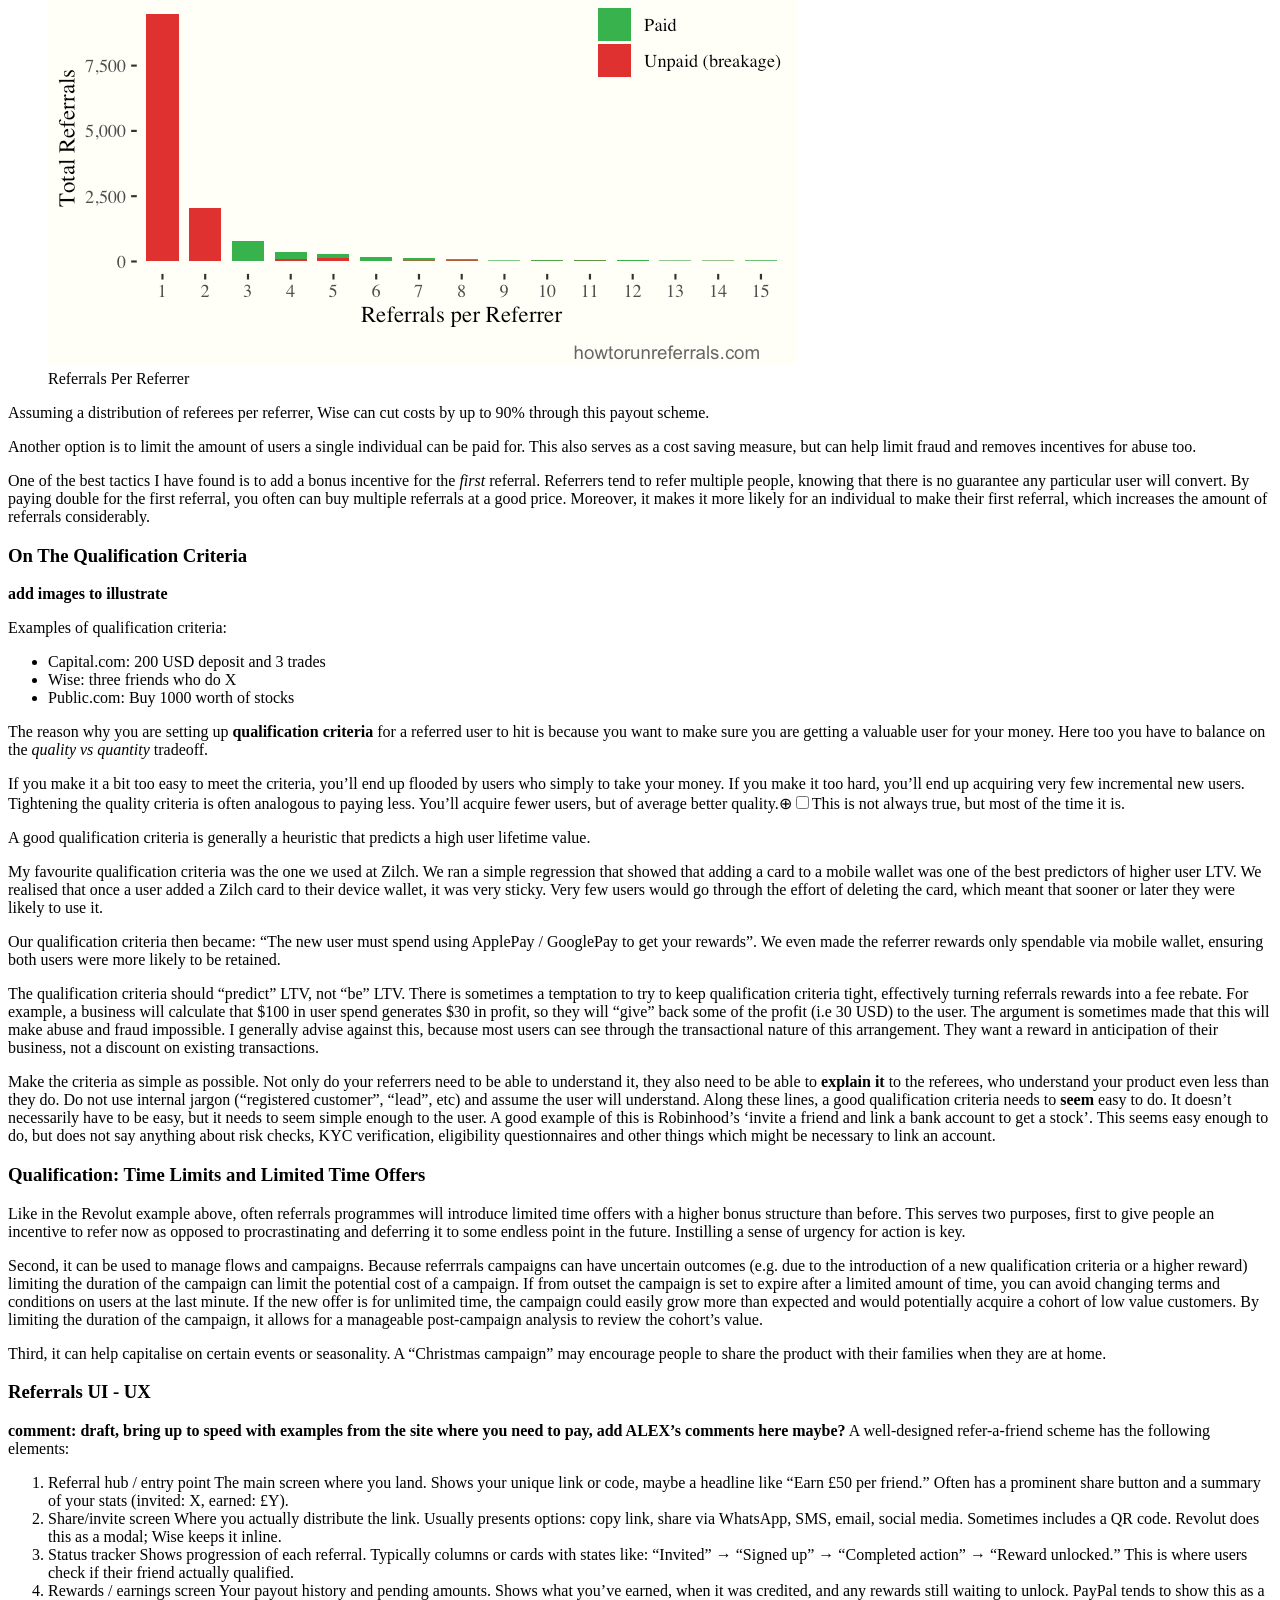
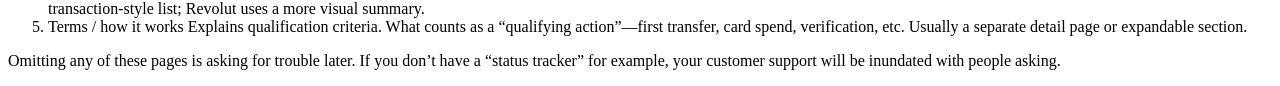
==== commit 47ec6542: "Add R chart source, regenerate charts with uniform styling, and add draft banner - Move referral_dyn" ====
--- a/docs/design-principles.html
+++ b/docs/design-principles.html
@@ -8,6 +8,9 @@
     <meta name="viewport" content="width=device-width, initial-scale=1">
 </head>
 <body>
+    <div style="background-color: #ffe033; color: #000; text-align: center; padding: 0.5em 1em; font-size: 0.9em;">
+        This is an unfinished draft, a work in progress. If you'd like to provide feedback please email <a href="mailto:raf@boazsobrado.com" style="color: #000; text-decoration: underline;">raf@boazsobrado.com</a>
+    </div>
     <nav class="site-nav">
     <div class="nav-container">
         <a href="index.html" class="site-title">How To Run Referrals</a>
@@ -33,7 +36,7 @@
 <p>Every referral program faces the same tradeoff: <strong>quality versus quantity</strong>. Each lever you adjust, be it reward amounts, qualification criteria or even onboarding friction, will have an impact on this balance.</p>
 <p>A typical example can be seen below:</p>
 <figure class="fullwidth">
-<img src="/Users/boazsobrado/Desktop/codes/raf/img/referral_dynamics_2.png" alt="Quality versus quantity in referrals">
+<img src="img/referral_dynamics_2.png" alt="Quality versus quantity in referrals">
 <figcaption>
 The dilemma of balancing quantity versus quantity in refer-a-friend programmes
 </figcaption>
@@ -53,7 +56,7 @@
 
 <figure style="max-width: 55%;">
 <!-- 50% of 55% -->
-<img src="/Users/boazsobrado/Desktop/codes/raf/img/alltrails_referral_tree.png" alt="An example of Robinhood's Variable Reward scheme">
+<img src="img/alltrails_referral_tree.png" alt="An example of Robinhood's Variable Reward scheme">
 </figure>
 <p>Casual gaming companies like CandyCrush, Monopoly Go or DuoLingo tend to offer non-cash incentives for their referral schemes. If the average LTV of their users is less than $1, then it is impractical to offer cash incentives for referrals. Instead, they tend to offer non-cash incentives like in-game currency, extra lives and premium product features to entice users to refer new customers.</p>
 <p>The advantages of non-cash incentives are that they tend to attract high quality customers, have low marginal costs and have far lower transaction costs than cash incentives. Moreover, in cases when cash incentives are not an option due to low LTVs or regulatory reasons (such as for example cash-incentivised referrals payouts for CFD products, which are banned in the European Union), non-cash incentives allow products to run referrals campaigns.</p>
@@ -66,7 +69,7 @@
 <h3 id="rewards-splitting-rewards">Rewards: Splitting Rewards</h3>
 
 <p>The industry has converged towards the best practice of offering both users a reward. Moreover, the referrer and the referee tend to get an equal sized reward. The reason for this is more psychological than economic. It turns out users are much more likely to want to give a “gift” to their friends than to be seen to be “making money” off a friend.</p>
-<p><label for="mn-2" class="margin-toggle">⊕</label><input type="checkbox" id="mn-2" class="margin-toggle"/><span class="marginnote"><img src="/Users/boazsobrado/Downloads/onepay_raf.PNG" alt="OnePay Uneven Incentive"/> Uneven sided referral programme by OnePay</span></p>
+<p><label for="mn-2" class="margin-toggle">⊕</label><input type="checkbox" id="mn-2" class="margin-toggle"/><span class="marginnote"><img src="img/onepay_raf.PNG" alt="OnePay Uneven Incentive"/> Uneven sided referral programme by OnePay</span></p>
 <p>That being said, while it is best practice for most products it is by no means inevitable for it to be like this. Single sided referrals programmes also work, and may even be somewhat more effective depending on the user group. Generally, cash strapped users (such as those using OnePay), or users who refer people who are less close to themselves (e.g. micro-influencers), may want to help themselves to a larger percentage of the reward.</p>
 
 </section>
@@ -89,7 +92,7 @@
 <p>An important thing to realise is that the user often has limited control over how many users they refer. They can invite a friend, but whether they sign up and they meet the qualification criteria or not is often beyond their control. Their friend may be too lazy to sign up, or might not understand your app. For this reason, varying the value paid out based on the number of people they refer can be another way in which you can introduce variance into payout amounts.</p>
 <p>For example, Wise’s campaign offers a payout ONLY if the user refers three individual separate new clients. This introduces breakage, which means that a lot of referrals will not get paid out ever. The purpose of this is to save on costs. The image below illustrates just how much:</p>
 <figure>
-<img src="/Users/boazsobrado/Desktop/codes/raf/img/wise_breakage_stacked.png" alt="Referrals Per Referrer" /><figcaption aria-hidden="true">Referrals Per Referrer</figcaption>
+<img src="img/wise_breakage_stacked.png" alt="Referrals Per Referrer" /><figcaption aria-hidden="true">Referrals Per Referrer</figcaption>
 </figure>
 <p>Assuming a distribution of referees per referrer, Wise can cut costs by up to 90% through this payout scheme.</p>
 <p>Another option is to limit the amount of users a single individual can be paid for. This also serves as a cost saving measure, but can help limit fraud and removes incentives for abuse too.</p>
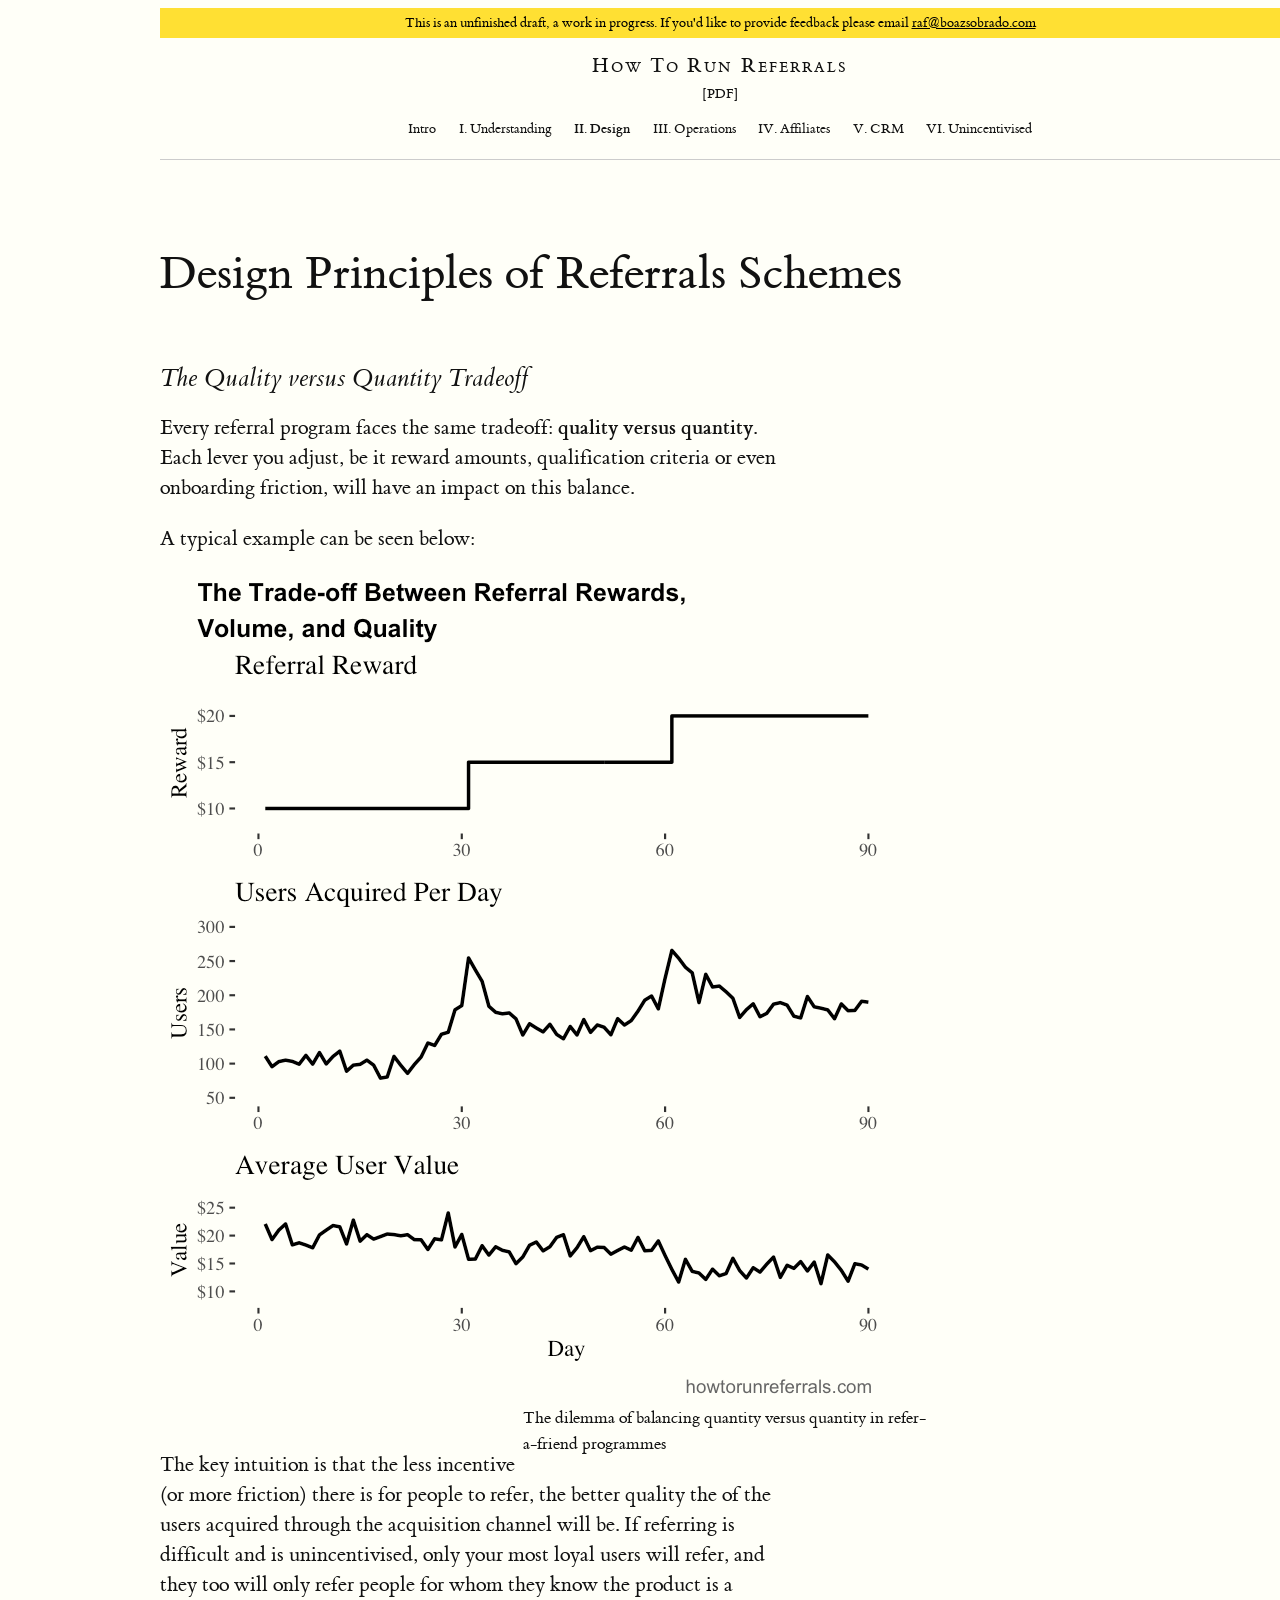
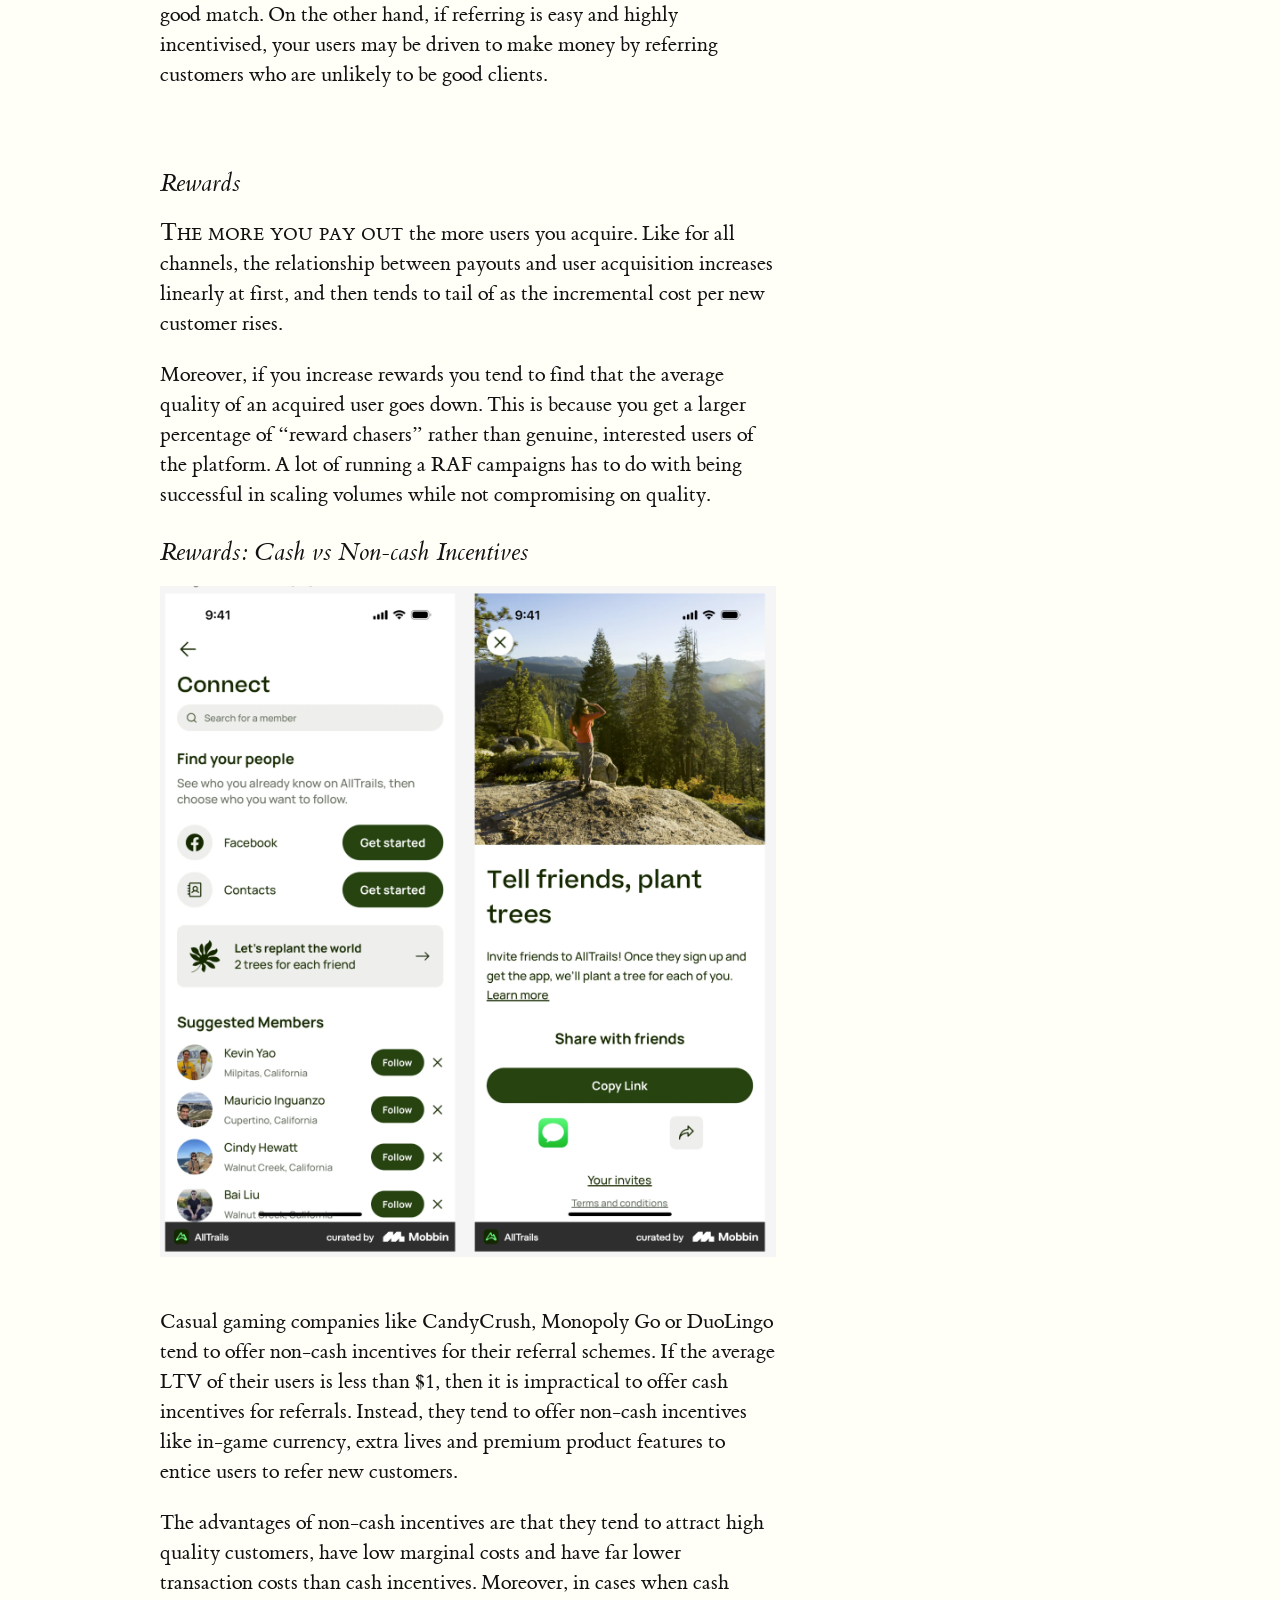
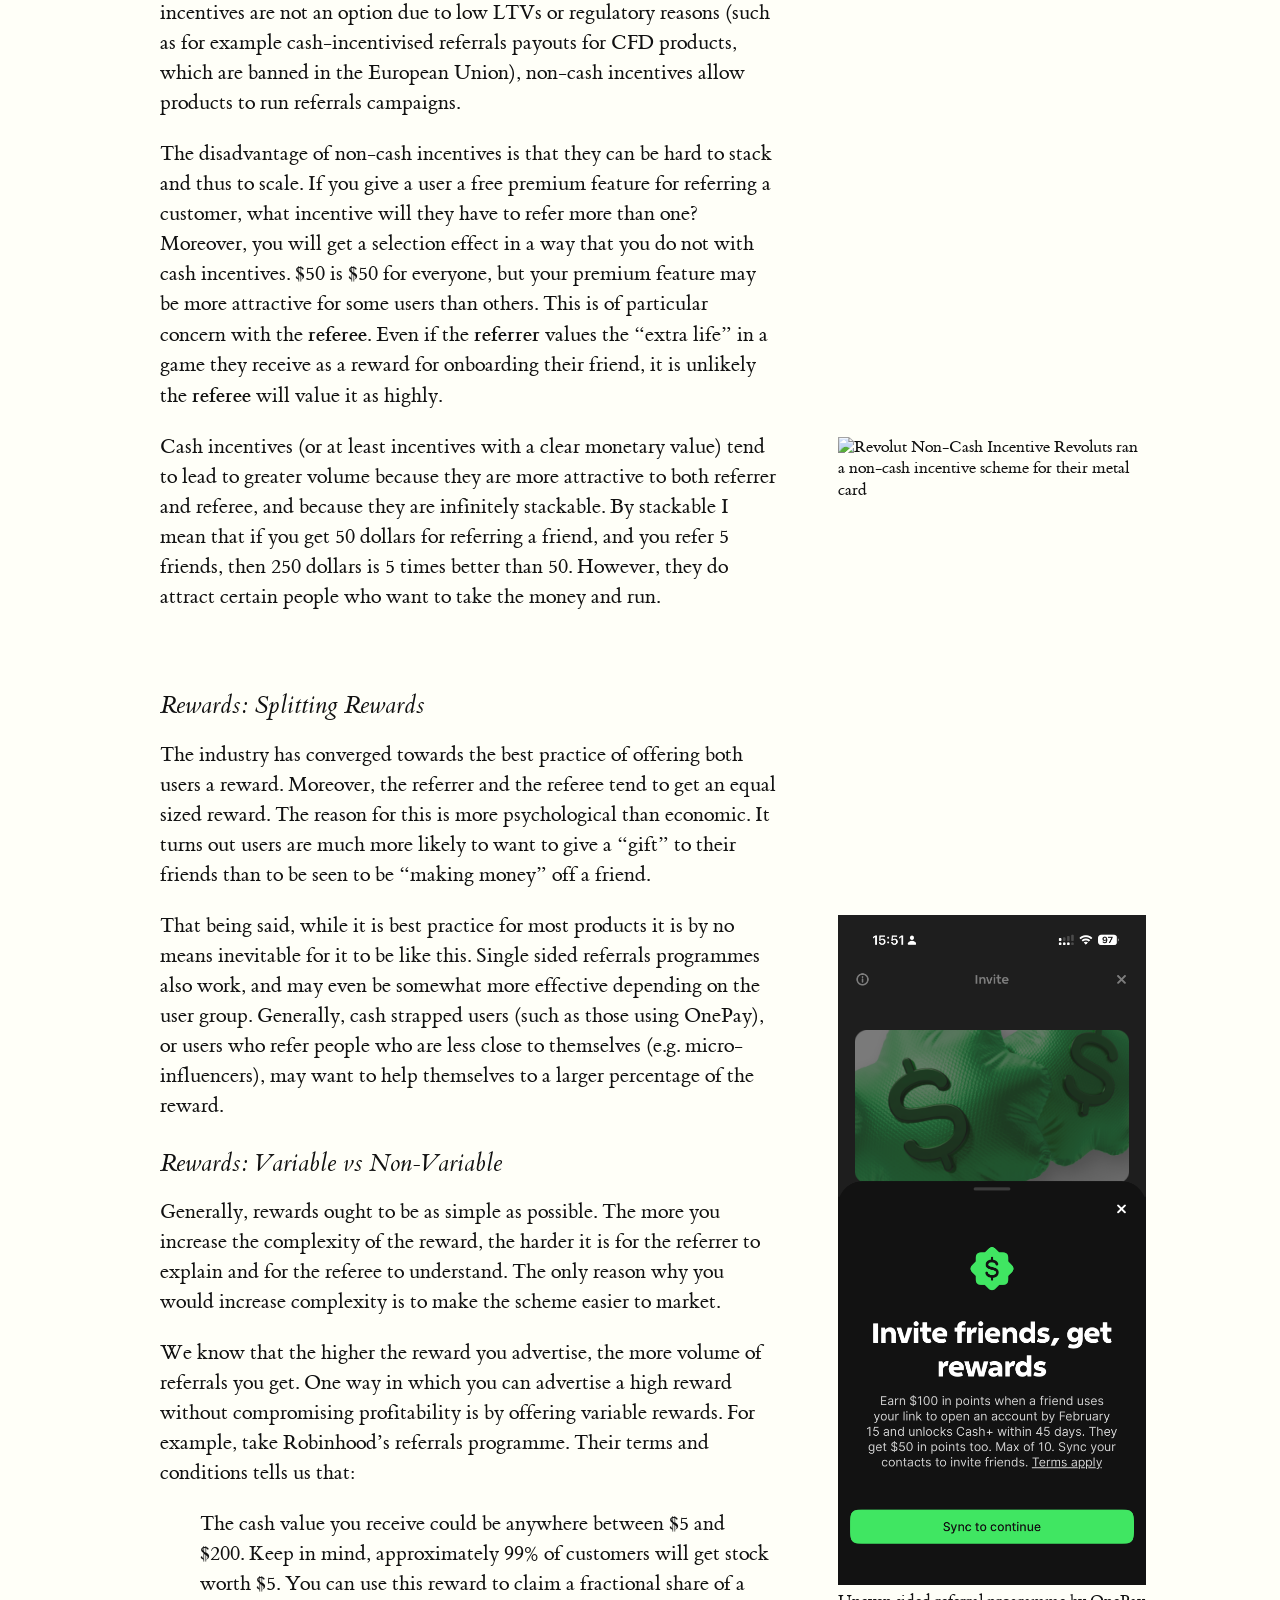
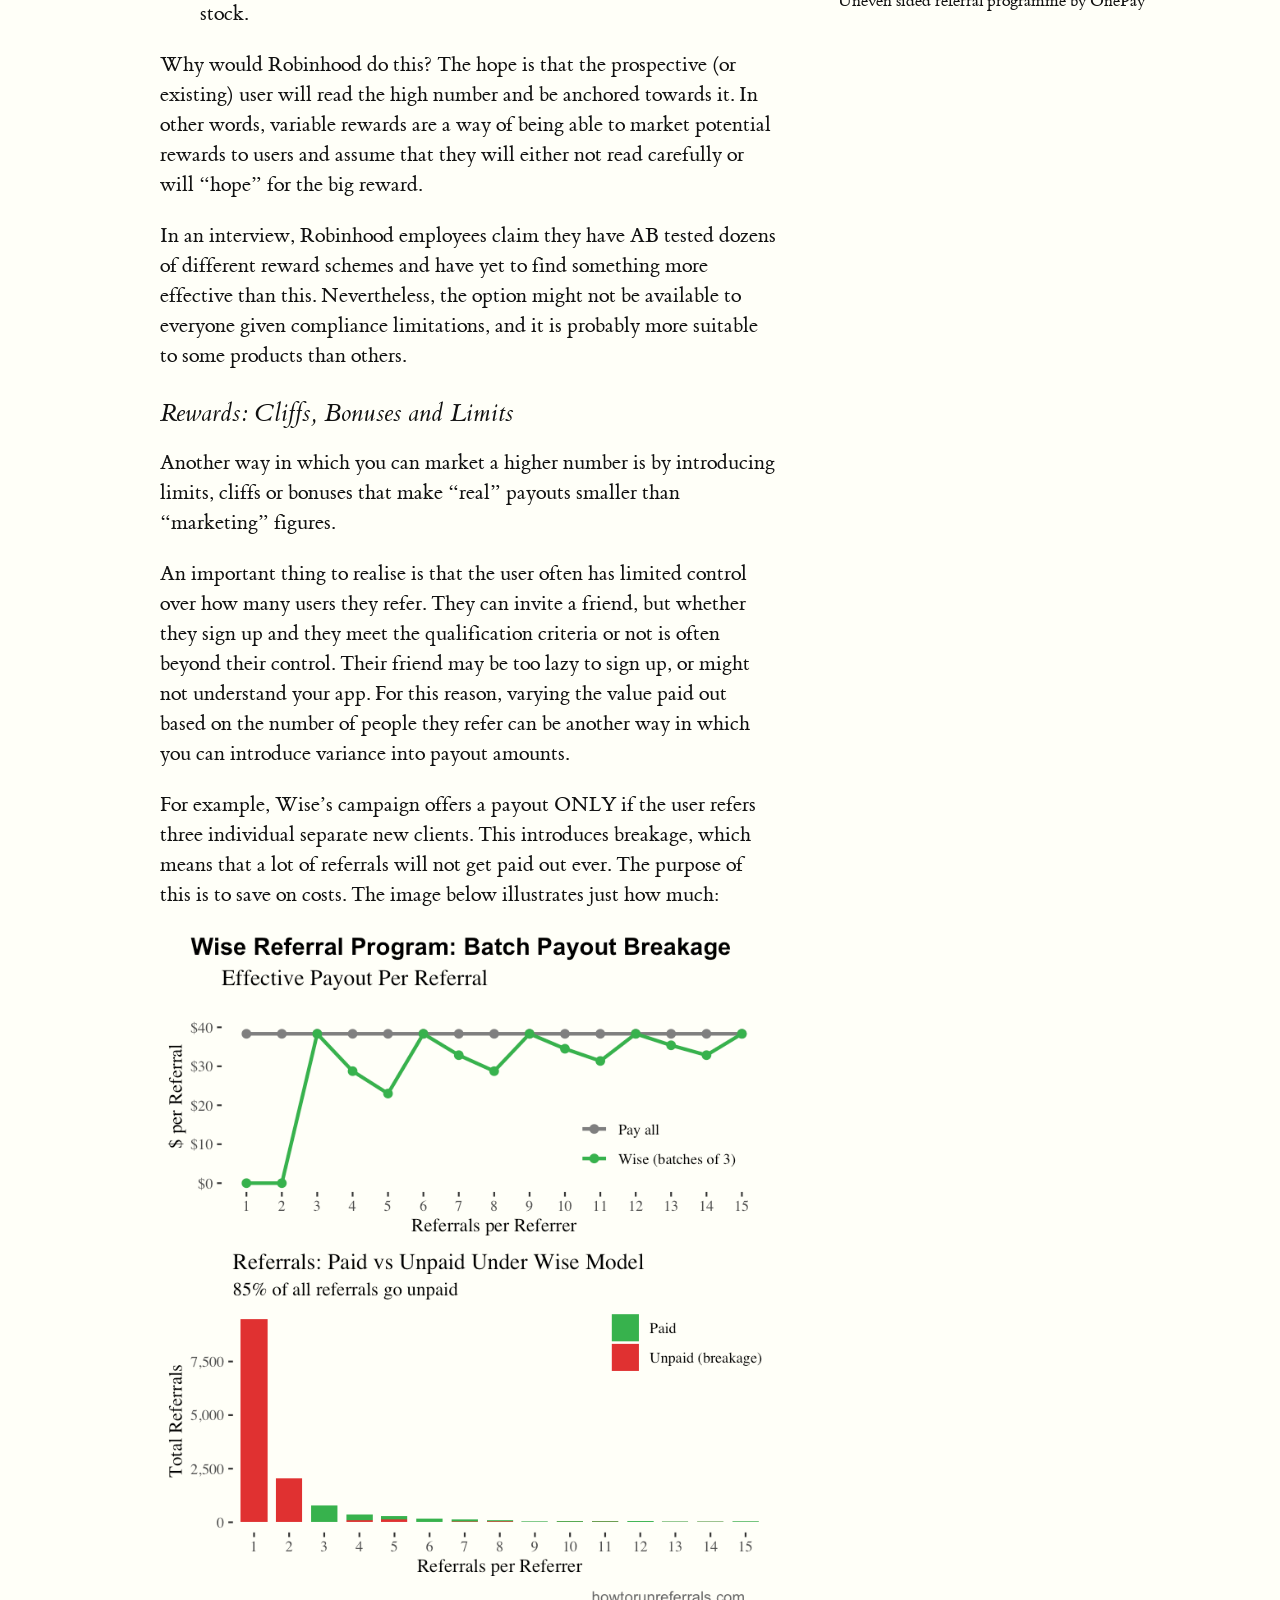
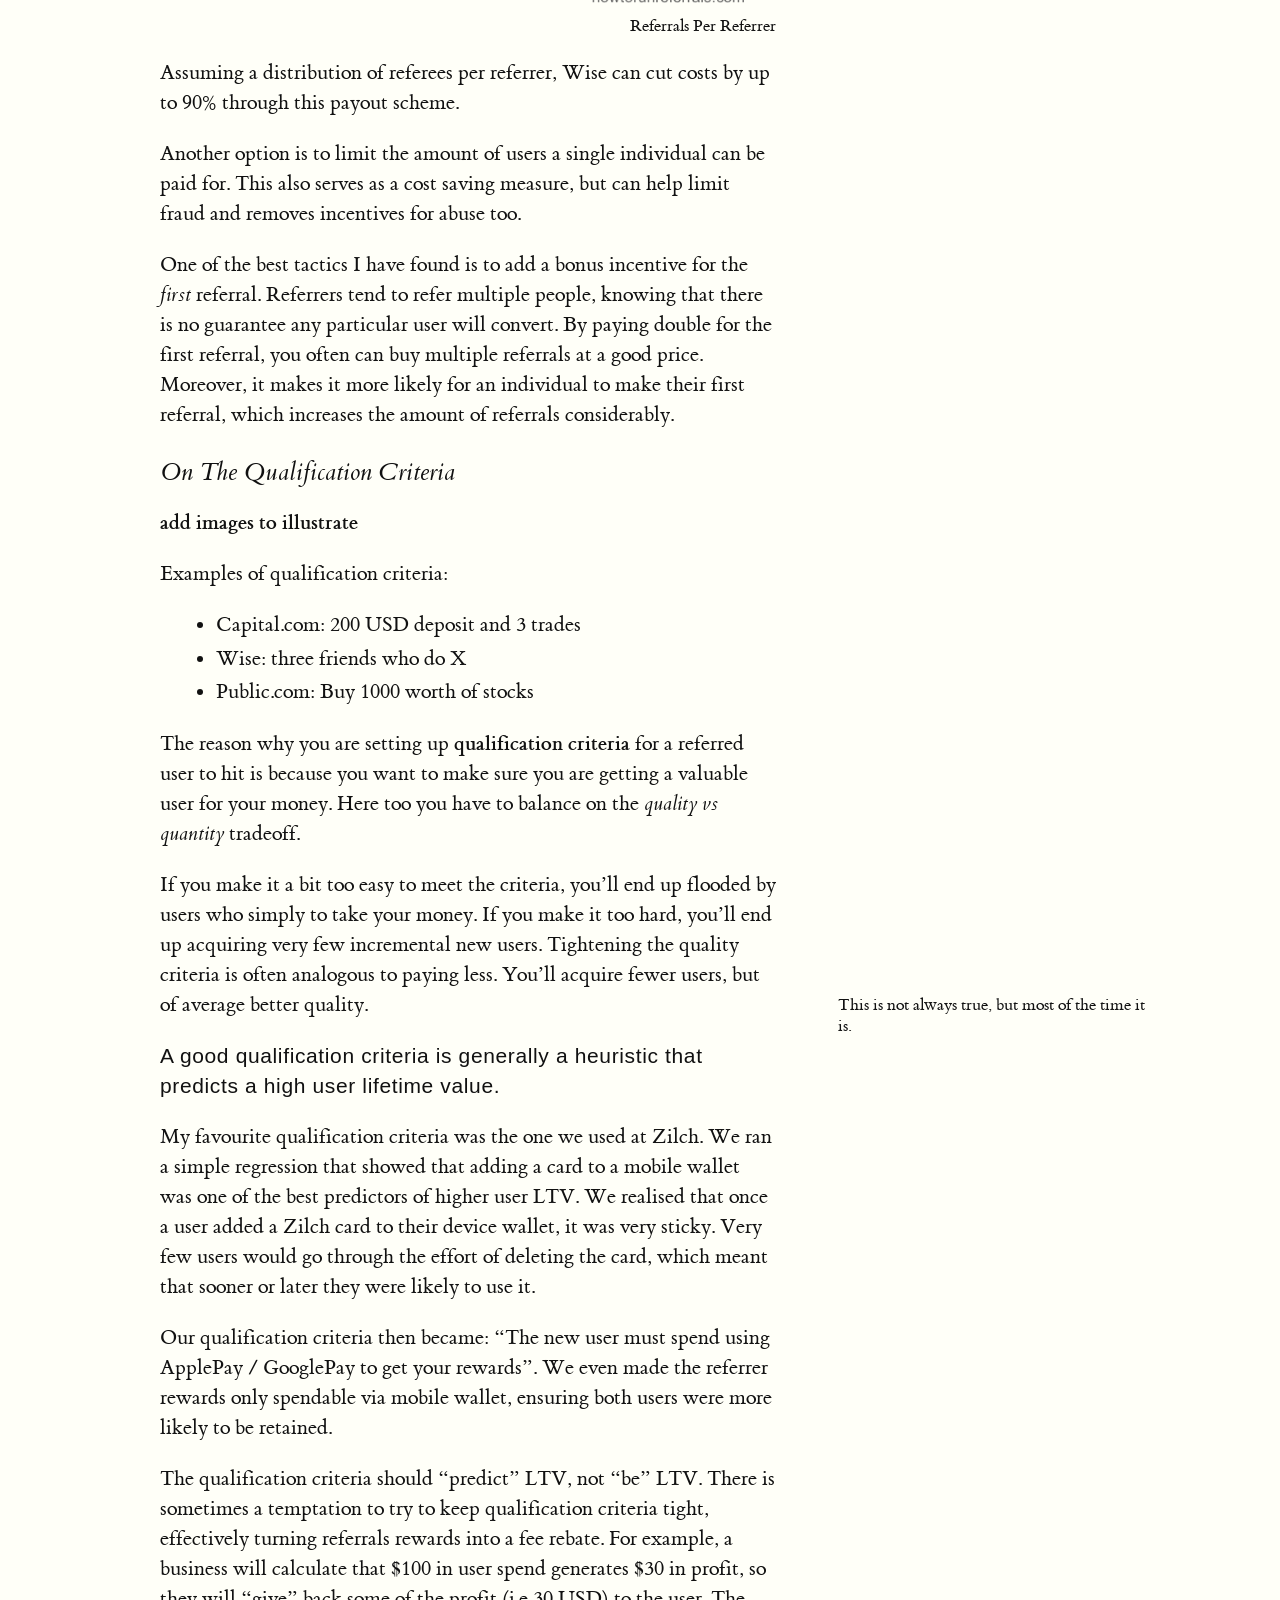
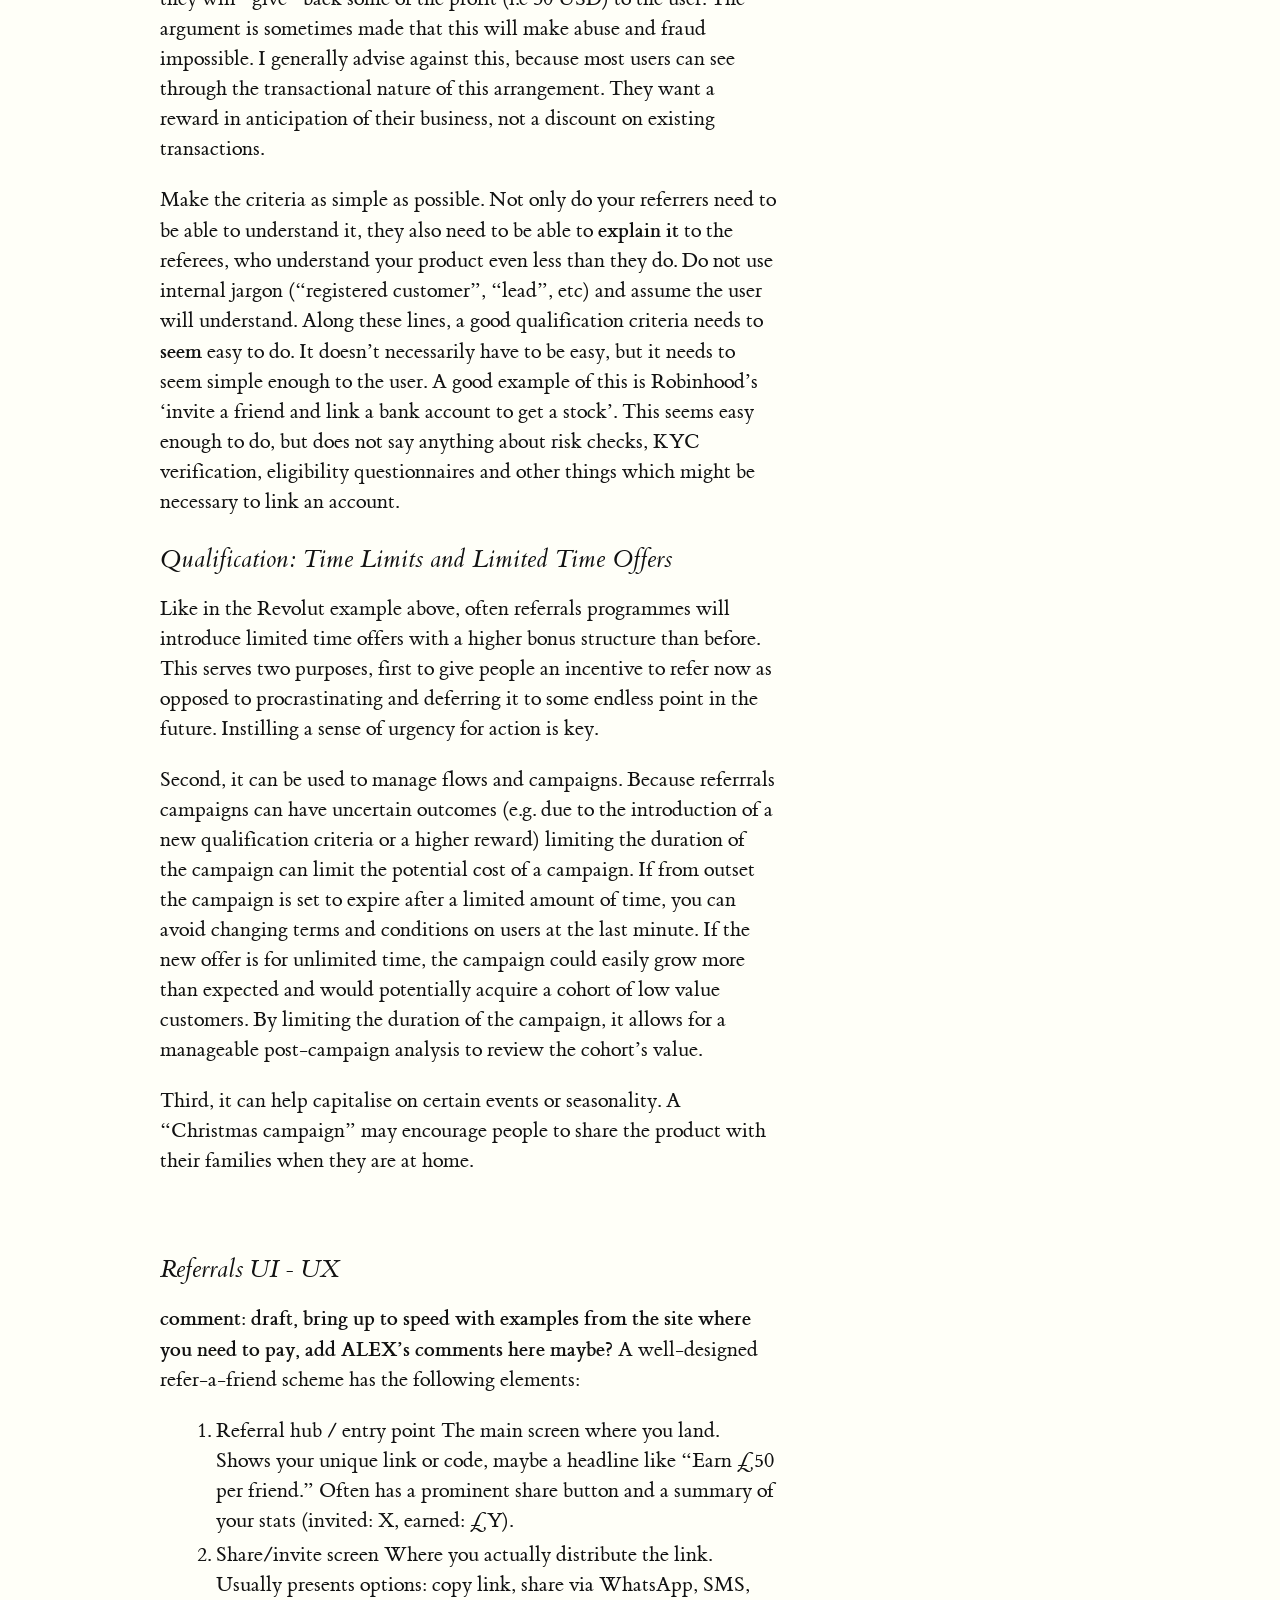
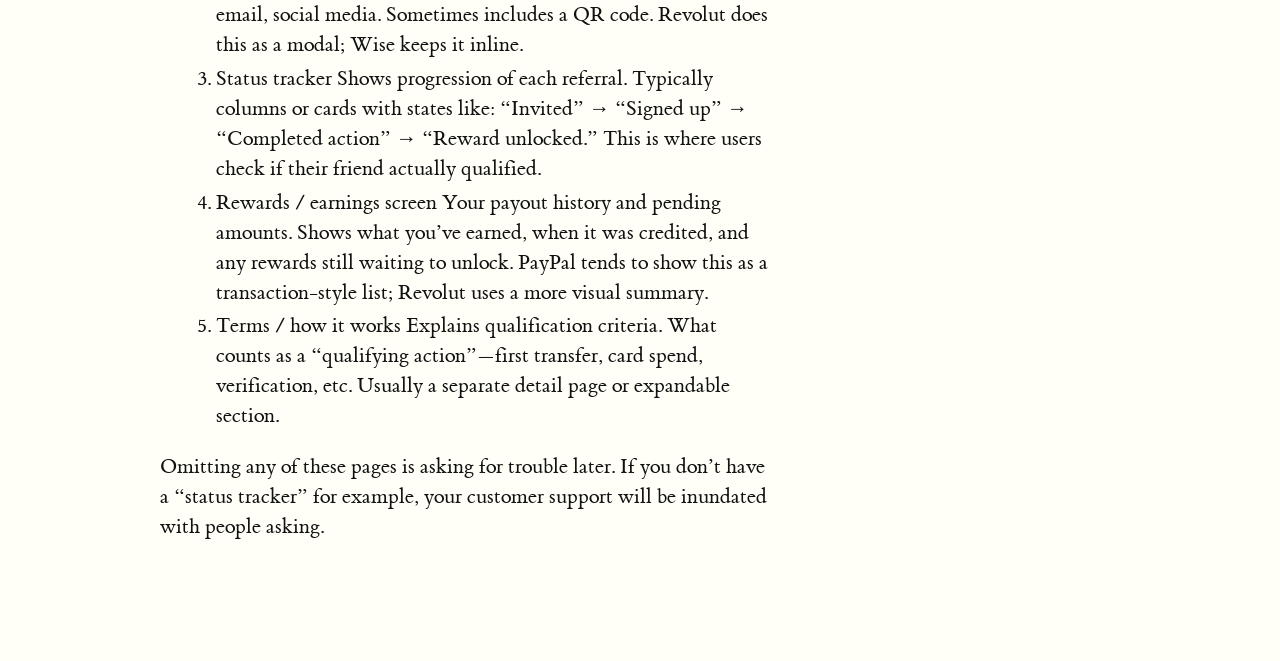
==== commit afff7b04: "Regenerate HTML pages with updated pandoc output https://claude.ai/code/session_01Mshm68HuxpAuq1ULH2" ====
--- a/docs/design-principles.html
+++ b/docs/design-principles.html
@@ -31,77 +31,162 @@
     <article>
         <h1>Design Principles of Referrals Schemes</h1>
         <section>
-<h3 id="the-quality-versus-quantity-tradeoff">The Quality versus Quantity Tradeoff</h3>
-
-<p>Every referral program faces the same tradeoff: <strong>quality versus quantity</strong>. Each lever you adjust, be it reward amounts, qualification criteria or even onboarding friction, will have an impact on this balance.</p>
+<h3 id="the-quality-versus-quantity-tradeoff">The Quality versus
+Quantity Tradeoff</h3>
+<p>Every referral program faces the same tradeoff: <strong>quality
+versus quantity</strong>. Each lever you adjust, be it reward amounts,
+qualification criteria or even onboarding friction, will have an impact
+on this balance.</p>
 <p>A typical example can be seen below:</p>
 <figure class="fullwidth">
 <img src="img/referral_dynamics_2.png" alt="Quality versus quantity in referrals">
 <figcaption>
-The dilemma of balancing quantity versus quantity in refer-a-friend programmes
+The dilemma of balancing quantity versus quantity in refer-a-friend
+programmes
 </figcaption>
 </figure>
-<p>The key intuition is that the less incentive (or more friction) there is for people to refer, the better quality the of the users acquired through the acquisition channel will be. If referring is difficult and is unincentivised, only your most loyal users will refer, and they too will only refer people for whom they know the product is a good match. On the other hand, if referring is easy and highly incentivised, your users may be driven to make money by referring customers who are unlikely to be good clients.</p>
+<p>The key intuition is that the less incentive (or more friction) there
+is for people to refer, the better quality the of the users acquired
+through the acquisition channel will be. If referring is difficult and
+is unincentivised, only your most loyal users will refer, and they too
+will only refer people for whom they know the product is a good match.
+On the other hand, if referring is easy and highly incentivised, your
+users may be driven to make money by referring customers who are
+unlikely to be good clients.</p>
 
 </section>
 <section>
 <h3 id="rewards">Rewards</h3>
 
-<p><span class="newthought">The more you pay out </span> the more users you acquire. Like for all channels, the relationship between payouts and user acquisition increases linearly at first, and then tends to tail of as the incremental cost per new customer rises.</p>
-<p>Moreover, if you increase rewards you tend to find that the average quality of an acquired user goes down. This is because you get a larger percentage of “reward chasers” rather than genuine, interested users of the platform. A lot of running a RAF campaigns has to do with being successful in scaling volumes while not compromising on quality.</p>
-
-</section>
-<section>
-<h3 id="rewards-cash-vs-non-cash-incentives">Rewards: Cash vs Non-cash Incentives</h3>
-
+<p><span class="newthought">The more you pay out </span> the more users
+you acquire. Like for all channels, the relationship between payouts and
+user acquisition increases linearly at first, and then tends to tail of
+as the incremental cost per new customer rises.</p>
+<p>Moreover, if you increase rewards you tend to find that the average
+quality of an acquired user goes down. This is because you get a larger
+percentage of “reward chasers” rather than genuine, interested users of
+the platform. A lot of running a RAF campaigns has to do with being
+successful in scaling volumes while not compromising on quality.</p>
+<h3 id="rewards-cash-vs-non-cash-incentives">Rewards: Cash vs Non-cash
+Incentives</h3>
 <figure style="max-width: 55%;">
 <!-- 50% of 55% -->
 <img src="img/alltrails_referral_tree.png" alt="An example of Robinhood's Variable Reward scheme">
 </figure>
-<p>Casual gaming companies like CandyCrush, Monopoly Go or DuoLingo tend to offer non-cash incentives for their referral schemes. If the average LTV of their users is less than $1, then it is impractical to offer cash incentives for referrals. Instead, they tend to offer non-cash incentives like in-game currency, extra lives and premium product features to entice users to refer new customers.</p>
-<p>The advantages of non-cash incentives are that they tend to attract high quality customers, have low marginal costs and have far lower transaction costs than cash incentives. Moreover, in cases when cash incentives are not an option due to low LTVs or regulatory reasons (such as for example cash-incentivised referrals payouts for CFD products, which are banned in the European Union), non-cash incentives allow products to run referrals campaigns.</p>
-<p>The disadvantage of non-cash incentives is that they can be hard to stack and thus to scale. If you give a user a free premium feature for referring a customer, what incentive will they have to refer more than one? Moreover, you will get a selection effect in a way that you do not with cash incentives. $50 is $50 for everyone, but your premium feature may be more attractive for some users than others. This is of particular concern with the <strong>referee</strong>. Even if the <strong>referrer</strong> values the “extra life” in a game they receive as a reward for onboarding their friend, it is unlikely the <strong>referee</strong> will value it as highly.</p>
-<p><label for="mn-3" class="margin-toggle">⊕</label><input type="checkbox" id="mn-3" class="margin-toggle"/><span class="marginnote"><img src="https://cdn.prod.website-files.com/5ecfee3d3c78d12514ee78db/659fd5147dc3b23241e4e607_Untitled%2010.webp" alt="Revolut Non-Cash Incentive" style="max-height: 500px; width: auto;"> Revoluts ran a non-cash incentive scheme for their metal card</span></p>
-<p>Cash incentives (or at least incentives with a clear monetary value) tend to lead to greater volume because they are more attractive to both referrer and referee, and because they are infinitely stackable. By stackable I mean that if you get 50 dollars for referring a friend, and you refer 5 friends, then 250 dollars is 5 times better than 50. However, they do attract certain people who want to take the money and run.</p>
+<p>Casual gaming companies like CandyCrush, Monopoly Go or DuoLingo tend
+to offer non-cash incentives for their referral schemes. If the average
+LTV of their users is less than $1, then it is impractical to offer cash
+incentives for referrals. Instead, they tend to offer non-cash
+incentives like in-game currency, extra lives and premium product
+features to entice users to refer new customers.</p>
+<p>The advantages of non-cash incentives are that they tend to attract
+high quality customers, have low marginal costs and have far lower
+transaction costs than cash incentives. Moreover, in cases when cash
+incentives are not an option due to low LTVs or regulatory reasons (such
+as for example cash-incentivised referrals payouts for CFD products,
+which are banned in the European Union), non-cash incentives allow
+products to run referrals campaigns.</p>
+<p>The disadvantage of non-cash incentives is that they can be hard to
+stack and thus to scale. If you give a user a free premium feature for
+referring a customer, what incentive will they have to refer more than
+one? Moreover, you will get a selection effect in a way that you do not
+with cash incentives. $50 is $50 for everyone, but your premium feature
+may be more attractive for some users than others. This is of particular
+concern with the <strong>referee</strong>. Even if the
+<strong>referrer</strong> values the “extra life” in a game they receive
+as a reward for onboarding their friend, it is unlikely the
+<strong>referee</strong> will value it as highly.</p>
+<p><label for="mn-3" class="margin-toggle">⊕</label><input type="checkbox" id="mn-3" class="margin-toggle"/><span
+class="marginnote"><img src="https://cdn.prod.website-files.com/5ecfee3d3c78d12514ee78db/659fd5147dc3b23241e4e607_Untitled%2010.webp" alt="Revolut Non-Cash Incentive" style="max-height: 500px; width: auto;">
+Revoluts ran a non-cash incentive scheme for their metal card</span></p>
+<p>Cash incentives (or at least incentives with a clear monetary value)
+tend to lead to greater volume because they are more attractive to both
+referrer and referee, and because they are infinitely stackable. By
+stackable I mean that if you get 50 dollars for referring a friend, and
+you refer 5 friends, then 250 dollars is 5 times better than 50.
+However, they do attract certain people who want to take the money and
+run.</p>
 
 </section>
 <section>
 <h3 id="rewards-splitting-rewards">Rewards: Splitting Rewards</h3>
 
-<p>The industry has converged towards the best practice of offering both users a reward. Moreover, the referrer and the referee tend to get an equal sized reward. The reason for this is more psychological than economic. It turns out users are much more likely to want to give a “gift” to their friends than to be seen to be “making money” off a friend.</p>
-<p><label for="mn-2" class="margin-toggle">⊕</label><input type="checkbox" id="mn-2" class="margin-toggle"/><span class="marginnote"><img src="img/onepay_raf.PNG" alt="OnePay Uneven Incentive"/> Uneven sided referral programme by OnePay</span></p>
-<p>That being said, while it is best practice for most products it is by no means inevitable for it to be like this. Single sided referrals programmes also work, and may even be somewhat more effective depending on the user group. Generally, cash strapped users (such as those using OnePay), or users who refer people who are less close to themselves (e.g. micro-influencers), may want to help themselves to a larger percentage of the reward.</p>
-
-</section>
-<section>
-<h3 id="rewards-variable-vs-non-variable">Rewards: Variable vs Non-Variable</h3>
-
-<p>Generally, rewards ought to be as simple as possible. The more you increase the complexity of the reward, the harder it is for the referrer to explain and for the referee to understand. The only reason why you would increase complexity is to make the scheme easier to market.</p>
-<p>We know that the higher the reward you advertise, the more volume of referrals you get. One way in which you can advertise a high reward without compromising profitability is by offering variable rewards. For example, take Robinhood’s referrals programme. Their terms and conditions tells us that:</p>
+<p>The industry has converged towards the best practice of offering both
+users a reward. Moreover, the referrer and the referee tend to get an
+equal sized reward. The reason for this is more psychological than
+economic. It turns out users are much more likely to want to give a
+“gift” to their friends than to be seen to be “making money” off a
+friend.</p>
+<p><label for="mn-2" class="margin-toggle">⊕</label><input type="checkbox" id="mn-2" class="margin-toggle"/><span
+class="marginnote"><img src="img/onepay_raf.PNG" alt="OnePay Uneven Incentive"/>
+Uneven sided referral programme by OnePay</span></p>
+<p>That being said, while it is best practice for most products it is by
+no means inevitable for it to be like this. Single sided referrals
+programmes also work, and may even be somewhat more effective depending
+on the user group. Generally, cash strapped users (such as those using
+OnePay), or users who refer people who are less close to themselves
+(e.g. micro-influencers), may want to help themselves to a larger
+percentage of the reward.</p>
+<h3 id="rewards-variable-vs-non-variable">Rewards: Variable vs
+Non-Variable</h3>
+<p>Generally, rewards ought to be as simple as possible. The more you
+increase the complexity of the reward, the harder it is for the referrer
+to explain and for the referee to understand. The only reason why you
+would increase complexity is to make the scheme easier to market.</p>
+<p>We know that the higher the reward you advertise, the more volume of
+referrals you get. One way in which you can advertise a high reward
+without compromising profitability is by offering variable rewards. For
+example, take Robinhood’s referrals programme. Their terms and
+conditions tells us that:</p>
 <blockquote>
-<p>The cash value you receive could be anywhere between $5 and $200. Keep in mind, approximately 99% of customers will get stock worth $5. You can use this reward to claim a fractional share of a stock.</p>
+<p>The cash value you receive could be anywhere between $5 and $200.
+Keep in mind, approximately 99% of customers will get stock worth $5.
+You can use this reward to claim a fractional share of a stock.</p>
 </blockquote>
-<p>Why would Robinhood do this? The hope is that the prospective (or existing) user will read the high number and be anchored towards it. In other words, variable rewards are a way of being able to market potential rewards to users and assume that they will either not read carefully or will “hope” for the big reward.</p>
-<p>In an interview, Robinhood employees claim they have AB tested dozens of different reward schemes and have yet to find something more effective than this. Nevertheless, the option might not be available to everyone given compliance limitations, and it is probably more suitable to some products than others.</p>
-
-</section>
-<section>
-<h3 id="rewards-cliffs-bonuses-and-limits">Rewards: Cliffs, Bonuses and Limits</h3>
-
-<p>Another way in which you can market a higher number is by introducing limits, cliffs or bonuses that make “real” payouts smaller than “marketing” figures.</p>
-<p>An important thing to realise is that the user often has limited control over how many users they refer. They can invite a friend, but whether they sign up and they meet the qualification criteria or not is often beyond their control. Their friend may be too lazy to sign up, or might not understand your app. For this reason, varying the value paid out based on the number of people they refer can be another way in which you can introduce variance into payout amounts.</p>
-<p>For example, Wise’s campaign offers a payout ONLY if the user refers three individual separate new clients. This introduces breakage, which means that a lot of referrals will not get paid out ever. The purpose of this is to save on costs. The image below illustrates just how much:</p>
+<p>Why would Robinhood do this? The hope is that the prospective (or
+existing) user will read the high number and be anchored towards it. In
+other words, variable rewards are a way of being able to market
+potential rewards to users and assume that they will either not read
+carefully or will “hope” for the big reward.</p>
+<p>In an interview, Robinhood employees claim they have AB tested dozens
+of different reward schemes and have yet to find something more
+effective than this. Nevertheless, the option might not be available to
+everyone given compliance limitations, and it is probably more suitable
+to some products than others.</p>
+<h3 id="rewards-cliffs-bonuses-and-limits">Rewards: Cliffs, Bonuses and
+Limits</h3>
+<p>Another way in which you can market a higher number is by introducing
+limits, cliffs or bonuses that make “real” payouts smaller than
+“marketing” figures.</p>
+<p>An important thing to realise is that the user often has limited
+control over how many users they refer. They can invite a friend, but
+whether they sign up and they meet the qualification criteria or not is
+often beyond their control. Their friend may be too lazy to sign up, or
+might not understand your app. For this reason, varying the value paid
+out based on the number of people they refer can be another way in which
+you can introduce variance into payout amounts.</p>
+<p>For example, Wise’s campaign offers a payout ONLY if the user refers
+three individual separate new clients. This introduces breakage, which
+means that a lot of referrals will not get paid out ever. The purpose of
+this is to save on costs. The image below illustrates just how much:</p>
 <figure>
-<img src="img/wise_breakage_stacked.png" alt="Referrals Per Referrer" /><figcaption aria-hidden="true">Referrals Per Referrer</figcaption>
+<img src="img/wise_breakage_stacked.png" alt="Referrals Per Referrer" />
+<figcaption aria-hidden="true">Referrals Per Referrer</figcaption>
 </figure>
-<p>Assuming a distribution of referees per referrer, Wise can cut costs by up to 90% through this payout scheme.</p>
-<p>Another option is to limit the amount of users a single individual can be paid for. This also serves as a cost saving measure, but can help limit fraud and removes incentives for abuse too.</p>
-<p>One of the best tactics I have found is to add a bonus incentive for the <em>first</em> referral. Referrers tend to refer multiple people, knowing that there is no guarantee any particular user will convert. By paying double for the first referral, you often can buy multiple referrals at a good price. Moreover, it makes it more likely for an individual to make their first referral, which increases the amount of referrals considerably.</p>
-
-</section>
-<section>
-<h3 id="on-the-qualification-criteria">On The Qualification Criteria</h3>
-
+<p>Assuming a distribution of referees per referrer, Wise can cut costs
+by up to 90% through this payout scheme.</p>
+<p>Another option is to limit the amount of users a single individual
+can be paid for. This also serves as a cost saving measure, but can help
+limit fraud and removes incentives for abuse too.</p>
+<p>One of the best tactics I have found is to add a bonus incentive for
+the <em>first</em> referral. Referrers tend to refer multiple people,
+knowing that there is no guarantee any particular user will convert. By
+paying double for the first referral, you often can buy multiple
+referrals at a good price. Moreover, it makes it more likely for an
+individual to make their first referral, which increases the amount of
+referrals considerably.</p>
+<h3 id="on-the-qualification-criteria">On The Qualification
+Criteria</h3>
 <p><strong>add images to illustrate</strong></p>
 <p>Examples of qualification criteria:</p>
 <ul>
@@ -109,37 +194,108 @@
 <li>Wise: three friends who do X</li>
 <li>Public.com: Buy 1000 worth of stocks</li>
 </ul>
-<p>The reason why you are setting up <strong>qualification criteria</strong> for a referred user to hit is because you want to make sure you are getting a valuable user for your money. Here too you have to balance on the <em>quality vs quantity</em> tradeoff.</p>
-<p>If you make it a bit too easy to meet the criteria, you’ll end up flooded by users who simply to take your money. If you make it too hard, you’ll end up acquiring very few incremental new users. Tightening the quality criteria is often analogous to paying less. You’ll acquire fewer users, but of average better quality.<label for="mn-1" class="margin-toggle">⊕</label><input type="checkbox" id="mn-1" class="margin-toggle"/><span class="marginnote">This is not always true, but most of the time it is.</span></p>
+<p>The reason why you are setting up <strong>qualification
+criteria</strong> for a referred user to hit is because you want to make
+sure you are getting a valuable user for your money. Here too you have
+to balance on the <em>quality vs quantity</em> tradeoff.</p>
+<p>If you make it a bit too easy to meet the criteria, you’ll end up
+flooded by users who simply to take your money. If you make it too hard,
+you’ll end up acquiring very few incremental new users. Tightening the
+quality criteria is often analogous to paying less. You’ll acquire fewer
+users, but of average better
+quality.<label for="mn-1" class="margin-toggle">⊕</label><input type="checkbox" id="mn-1" class="margin-toggle"/><span
+class="marginnote">This is not always true, but most of the time it
+is.</span></p>
 <p class="sans">
-A good qualification criteria is generally a heuristic that predicts a high user lifetime value.
+A good qualification criteria is generally a heuristic that predicts a
+high user lifetime value.
 </p>
-<p>My favourite qualification criteria was the one we used at Zilch. We ran a simple regression that showed that adding a card to a mobile wallet was one of the best predictors of higher user LTV. We realised that once a user added a Zilch card to their device wallet, it was very sticky. Very few users would go through the effort of deleting the card, which meant that sooner or later they were likely to use it.</p>
-<p>Our qualification criteria then became: “The new user must spend using ApplePay / GooglePay to get your rewards”. We even made the referrer rewards only spendable via mobile wallet, ensuring both users were more likely to be retained.</p>
-<p>The qualification criteria should “predict” LTV, not “be” LTV. There is sometimes a temptation to try to keep qualification criteria tight, effectively turning referrals rewards into a fee rebate. For example, a business will calculate that $100 in user spend generates $30 in profit, so they will “give” back some of the profit (i.e 30 USD) to the user. The argument is sometimes made that this will make abuse and fraud impossible. I generally advise against this, because most users can see through the transactional nature of this arrangement. They want a reward in anticipation of their business, not a discount on existing transactions.</p>
-<p>Make the criteria as simple as possible. Not only do your referrers need to be able to understand it, they also need to be able to <strong>explain it</strong> to the referees, who understand your product even less than they do. Do not use internal jargon (“registered customer”, “lead”, etc) and assume the user will understand. Along these lines, a good qualification criteria needs to <strong>seem</strong> easy to do. It doesn’t necessarily have to be easy, but it needs to seem simple enough to the user. A good example of this is Robinhood’s ‘invite a friend and link a bank account to get a stock’. This seems easy enough to do, but does not say anything about risk checks, KYC verification, eligibility questionnaires and other things which might be necessary to link an account.</p>
-
-</section>
-<section>
-<h3 id="qualification-time-limits-and-limited-time-offers">Qualification: Time Limits and Limited Time Offers</h3>
-
-<p>Like in the Revolut example above, often referrals programmes will introduce limited time offers with a higher bonus structure than before. This serves two purposes, first to give people an incentive to refer now as opposed to procrastinating and deferring it to some endless point in the future. Instilling a sense of urgency for action is key.</p>
-<p>Second, it can be used to manage flows and campaigns. Because referrrals campaigns can have uncertain outcomes (e.g. due to the introduction of a new qualification criteria or a higher reward) limiting the duration of the campaign can limit the potential cost of a campaign. If from outset the campaign is set to expire after a limited amount of time, you can avoid changing terms and conditions on users at the last minute. If the new offer is for unlimited time, the campaign could easily grow more than expected and would potentially acquire a cohort of low value customers. By limiting the duration of the campaign, it allows for a manageable post-campaign analysis to review the cohort’s value.</p>
-<p>Third, it can help capitalise on certain events or seasonality. A “Christmas campaign” may encourage people to share the product with their families when they are at home.</p>
+<p>My favourite qualification criteria was the one we used at Zilch. We
+ran a simple regression that showed that adding a card to a mobile
+wallet was one of the best predictors of higher user LTV. We realised
+that once a user added a Zilch card to their device wallet, it was very
+sticky. Very few users would go through the effort of deleting the card,
+which meant that sooner or later they were likely to use it.</p>
+<p>Our qualification criteria then became: “The new user must spend
+using ApplePay / GooglePay to get your rewards”. We even made the
+referrer rewards only spendable via mobile wallet, ensuring both users
+were more likely to be retained.</p>
+<p>The qualification criteria should “predict” LTV, not “be” LTV. There
+is sometimes a temptation to try to keep qualification criteria tight,
+effectively turning referrals rewards into a fee rebate. For example, a
+business will calculate that $100 in user spend generates $30 in profit,
+so they will “give” back some of the profit (i.e 30 USD) to the user.
+The argument is sometimes made that this will make abuse and fraud
+impossible. I generally advise against this, because most users can see
+through the transactional nature of this arrangement. They want a reward
+in anticipation of their business, not a discount on existing
+transactions.</p>
+<p>Make the criteria as simple as possible. Not only do your referrers
+need to be able to understand it, they also need to be able to
+<strong>explain it</strong> to the referees, who understand your product
+even less than they do. Do not use internal jargon (“registered
+customer”, “lead”, etc) and assume the user will understand. Along these
+lines, a good qualification criteria needs to <strong>seem</strong> easy
+to do. It doesn’t necessarily have to be easy, but it needs to seem
+simple enough to the user. A good example of this is Robinhood’s ‘invite
+a friend and link a bank account to get a stock’. This seems easy enough
+to do, but does not say anything about risk checks, KYC verification,
+eligibility questionnaires and other things which might be necessary to
+link an account.</p>
+<h3
+id="qualification-time-limits-and-limited-time-offers">Qualification:
+Time Limits and Limited Time Offers</h3>
+<p>Like in the Revolut example above, often referrals programmes will
+introduce limited time offers with a higher bonus structure than before.
+This serves two purposes, first to give people an incentive to refer now
+as opposed to procrastinating and deferring it to some endless point in
+the future. Instilling a sense of urgency for action is key.</p>
+<p>Second, it can be used to manage flows and campaigns. Because
+referrrals campaigns can have uncertain outcomes (e.g. due to the
+introduction of a new qualification criteria or a higher reward)
+limiting the duration of the campaign can limit the potential cost of a
+campaign. If from outset the campaign is set to expire after a limited
+amount of time, you can avoid changing terms and conditions on users at
+the last minute. If the new offer is for unlimited time, the campaign
+could easily grow more than expected and would potentially acquire a
+cohort of low value customers. By limiting the duration of the campaign,
+it allows for a manageable post-campaign analysis to review the cohort’s
+value.</p>
+<p>Third, it can help capitalise on certain events or seasonality. A
+“Christmas campaign” may encourage people to share the product with
+their families when they are at home.</p>
 
 </section>
 <section>
 <h3 id="referrals-ui---ux">Referrals UI - UX</h3>
 
-<p><strong>comment: draft, bring up to speed with examples from the site where you need to pay, add ALEX’s comments here maybe?</strong> A well-designed refer-a-friend scheme has the following elements:</p>
+<p><strong>comment: draft, bring up to speed with examples from the site
+where you need to pay, add ALEX’s comments here maybe?</strong> A
+well-designed refer-a-friend scheme has the following elements:</p>
 <ol type="1">
-<li>Referral hub / entry point The main screen where you land. Shows your unique link or code, maybe a headline like “Earn £50 per friend.” Often has a prominent share button and a summary of your stats (invited: X, earned: £Y).</li>
-<li>Share/invite screen Where you actually distribute the link. Usually presents options: copy link, share via WhatsApp, SMS, email, social media. Sometimes includes a QR code. Revolut does this as a modal; Wise keeps it inline.</li>
-<li>Status tracker Shows progression of each referral. Typically columns or cards with states like: “Invited” → “Signed up” → “Completed action” → “Reward unlocked.” This is where users check if their friend actually qualified.</li>
-<li>Rewards / earnings screen Your payout history and pending amounts. Shows what you’ve earned, when it was credited, and any rewards still waiting to unlock. PayPal tends to show this as a transaction-style list; Revolut uses a more visual summary.</li>
-<li>Terms / how it works Explains qualification criteria. What counts as a “qualifying action”—first transfer, card spend, verification, etc. Usually a separate detail page or expandable section.</li>
+<li>Referral hub / entry point The main screen where you land. Shows
+your unique link or code, maybe a headline like “Earn £50 per friend.”
+Often has a prominent share button and a summary of your stats (invited:
+X, earned: £Y).</li>
+<li>Share/invite screen Where you actually distribute the link. Usually
+presents options: copy link, share via WhatsApp, SMS, email, social
+media. Sometimes includes a QR code. Revolut does this as a modal; Wise
+keeps it inline.</li>
+<li>Status tracker Shows progression of each referral. Typically columns
+or cards with states like: “Invited” → “Signed up” → “Completed action”
+→ “Reward unlocked.” This is where users check if their friend actually
+qualified.</li>
+<li>Rewards / earnings screen Your payout history and pending amounts.
+Shows what you’ve earned, when it was credited, and any rewards still
+waiting to unlock. PayPal tends to show this as a transaction-style
+list; Revolut uses a more visual summary.</li>
+<li>Terms / how it works Explains qualification criteria. What counts as
+a “qualifying action”—first transfer, card spend, verification, etc.
+Usually a separate detail page or expandable section.</li>
 </ol>
-<p>Omitting any of these pages is asking for trouble later. If you don’t have a “status tracker” for example, your customer support will be inundated with people asking.</p>
+<p>Omitting any of these pages is asking for trouble later. If you don’t
+have a “status tracker” for example, your customer support will be
+inundated with people asking.</p>
 
 </section>
     </article>
--- a/docs/tufte-css/tufte.css
+++ b/docs/tufte-css/tufte.css
@@ -0,0 +1,451 @@
+@charset "UTF-8";
+
+/* Import ET Book styles
+   adapted from https://github.com/edwardtufte/et-book/blob/gh-pages/et-book.css */
+
+@font-face {
+    font-family: "et-book";
+    src: url("et-book/et-book-roman-line-figures/et-book-roman-line-figures.eot");
+    src: url("et-book/et-book-roman-line-figures/et-book-roman-line-figures.eot?#iefix") format("embedded-opentype"), url("et-book/et-book-roman-line-figures/et-book-roman-line-figures.woff") format("woff"), url("et-book/et-book-roman-line-figures/et-book-roman-line-figures.ttf") format("truetype"), url("et-book/et-book-roman-line-figures/et-book-roman-line-figures.svg#etbookromanosf") format("svg");
+    font-weight: normal;
+    font-style: normal;
+    font-display: swap;
+}
+
+@font-face {
+    font-family: "et-book";
+    src: url("et-book/et-book-display-italic-old-style-figures/et-book-display-italic-old-style-figures.eot");
+    src: url("et-book/et-book-display-italic-old-style-figures/et-book-display-italic-old-style-figures.eot?#iefix") format("embedded-opentype"), url("et-book/et-book-display-italic-old-style-figures/et-book-display-italic-old-style-figures.woff") format("woff"), url("et-book/et-book-display-italic-old-style-figures/et-book-display-italic-old-style-figures.ttf") format("truetype"), url("et-book/et-book-display-italic-old-style-figures/et-book-display-italic-old-style-figures.svg#etbookromanosf") format("svg");
+    font-weight: normal;
+    font-style: italic;
+    font-display: swap;
+}
+
+@font-face {
+    font-family: "et-book";
+    src: url("et-book/et-book-bold-line-figures/et-book-bold-line-figures.eot");
+    src: url("et-book/et-book-bold-line-figures/et-book-bold-line-figures.eot?#iefix") format("embedded-opentype"), url("et-book/et-book-bold-line-figures/et-book-bold-line-figures.woff") format("woff"), url("et-book/et-book-bold-line-figures/et-book-bold-line-figures.ttf") format("truetype"), url("et-book/et-book-bold-line-figures/et-book-bold-line-figures.svg#etbookromanosf") format("svg");
+    font-weight: bold;
+    font-style: normal;
+    font-display: swap;
+}
+
+@font-face {
+    font-family: "et-book-roman-old-style";
+    src: url("et-book/et-book-roman-old-style-figures/et-book-roman-old-style-figures.eot");
+    src: url("et-book/et-book-roman-old-style-figures/et-book-roman-old-style-figures.eot?#iefix") format("embedded-opentype"), url("et-book/et-book-roman-old-style-figures/et-book-roman-old-style-figures.woff") format("woff"), url("et-book/et-book-roman-old-style-figures/et-book-roman-old-style-figures.ttf") format("truetype"), url("et-book/et-book-roman-old-style-figures/et-book-roman-old-style-figures.svg#etbookromanosf") format("svg");
+    font-weight: normal;
+    font-style: normal;
+    font-display: swap;
+}
+
+/* Tufte CSS styles */
+html {
+    font-size: 15px;
+}
+
+body {
+    width: 87.5%;
+    margin-left: auto;
+    margin-right: auto;
+    padding-left: 12.5%;
+    font-family: et-book, Palatino, "Palatino Linotype", "Palatino LT STD", "Book Antiqua", Georgia, serif;
+    background-color: #fffff8;
+    color: #111;
+    max-width: 1400px;
+    counter-reset: sidenote-counter;
+}
+
+/* Adds dark mode */
+@media (prefers-color-scheme: dark) {
+    body {
+        background-color: #151515;
+        color: #ddd;
+    }
+}
+
+h1 {
+    font-weight: 400;
+    margin-top: 4rem;
+    margin-bottom: 1.5rem;
+    font-size: 3.2rem;
+    line-height: 1;
+}
+
+h2 {
+    font-style: italic;
+    font-weight: 400;
+    margin-top: 2.1rem;
+    margin-bottom: 1.4rem;
+    font-size: 2.2rem;
+    line-height: 1;
+}
+
+h3 {
+    font-style: italic;
+    font-weight: 400;
+    font-size: 1.7rem;
+    margin-top: 2rem;
+    margin-bottom: 1.4rem;
+    line-height: 1;
+}
+
+hr {
+    display: block;
+    height: 1px;
+    width: 55%;
+    border: 0;
+    border-top: 1px solid #ccc;
+    margin: 1em 0;
+    padding: 0;
+}
+
+p.subtitle {
+    font-style: italic;
+    margin-top: 1rem;
+    margin-bottom: 1rem;
+    font-size: 1.8rem;
+    display: block;
+    line-height: 1;
+}
+
+.numeral {
+    font-family: et-book-roman-old-style;
+}
+
+.danger {
+    color: red;
+}
+
+article {
+    padding: 5rem 0rem;
+}
+
+section {
+    padding-top: 1rem;
+    padding-bottom: 1rem;
+}
+
+p,
+dl,
+ol,
+ul {
+    font-size: 1.4rem;
+    line-height: 2rem;
+}
+
+p {
+    margin-top: 1.4rem;
+    margin-bottom: 1.4rem;
+    padding-right: 0;
+    vertical-align: baseline;
+}
+
+/* Chapter Epigraphs */
+div.epigraph {
+    margin: 5em 0;
+}
+
+div.epigraph > blockquote {
+    margin-top: 3em;
+    margin-bottom: 3em;
+}
+
+div.epigraph > blockquote,
+div.epigraph > blockquote > p {
+    font-style: italic;
+}
+
+div.epigraph > blockquote > footer {
+    font-style: normal;
+}
+
+div.epigraph > blockquote > footer > cite {
+    font-style: italic;
+}
+/* end chapter epigraphs styles */
+
+blockquote {
+    font-size: 1.4rem;
+}
+
+blockquote p {
+    width: 55%;
+    margin-right: 40px;
+}
+
+blockquote footer {
+    width: 55%;
+    font-size: 1.1rem;
+    text-align: right;
+}
+
+section > p,
+section > footer,
+section > table {
+    width: 55%;
+}
+
+/* 50 + 5 == 55, to be the same width as paragraph */
+section > dl,
+section > ol,
+section > ul {
+    width: 50%;
+    -webkit-padding-start: 5%;
+}
+
+dt:not(:first-child),
+li:not(:first-child) {
+    margin-top: 0.25rem;
+}
+
+figure {
+    padding: 0;
+    border: 0;
+    font-size: 100%;
+    font: inherit;
+    vertical-align: baseline;
+    max-width: 55%;
+    -webkit-margin-start: 0;
+    -webkit-margin-end: 0;
+    margin: 0 0 3em 0;
+}
+
+figcaption {
+    float: right;
+    clear: right;
+    margin-top: 0;
+    margin-bottom: 0;
+    font-size: 1.1rem;
+    line-height: 1.6;
+    vertical-align: baseline;
+    position: relative;
+    max-width: 40%;
+}
+
+figure.fullwidth figcaption {
+    margin-right: 24%;
+}
+
+a:link,
+a:visited {
+    color: inherit;
+    text-underline-offset: 0.1em;
+    text-decoration-thickness: 0.05em;
+}
+
+/* Sidenotes, margin notes, figures, captions */
+img {
+    max-width: 100%;
+}
+
+.sidenote,
+.marginnote {
+    float: right;
+    clear: right;
+    margin-right: -60%;
+    width: 50%;
+    margin-top: 0.3rem;
+    margin-bottom: 0;
+    font-size: 1.1rem;
+    line-height: 1.3;
+    vertical-align: baseline;
+    position: relative;
+}
+
+.sidenote-number {
+    counter-increment: sidenote-counter;
+}
+
+.sidenote-number:after,
+.sidenote:before {
+    font-family: et-book-roman-old-style;
+    position: relative;
+    vertical-align: baseline;
+}
+
+.sidenote-number:after {
+    content: counter(sidenote-counter);
+    font-size: 1rem;
+    top: -0.5rem;
+    left: 0.1rem;
+}
+
+.sidenote:before {
+    content: counter(sidenote-counter) " ";
+    font-size: 1rem;
+    top: -0.5rem;
+}
+
+blockquote .sidenote,
+blockquote .marginnote {
+    margin-right: -82%;
+    min-width: 59%;
+    text-align: left;
+}
+
+div.fullwidth,
+table.fullwidth {
+    width: 100%;
+}
+
+div.table-wrapper {
+    overflow-x: auto;
+    font-family: "Trebuchet MS", "Gill Sans", "Gill Sans MT", sans-serif;
+}
+
+.sans {
+    font-family: "Gill Sans", "Gill Sans MT", Calibri, sans-serif;
+    letter-spacing: .03em;
+}
+
+code, pre > code {
+    font-family: Consolas, "Liberation Mono", Menlo, Courier, monospace;
+    font-size: 1.0rem;
+    line-height: 1.42;
+    -webkit-text-size-adjust: 100%; /* Prevent adjustments of font size after orientation changes in iOS. See https://github.com/edwardtufte/tufte-css/issues/81#issuecomment-261953409 */
+}
+
+.sans > code {
+    font-size: 1.2rem;
+}
+
+h1 > code,
+h2 > code,
+h3 > code {
+    font-size: 0.80em;
+}
+
+.marginnote > code,
+.sidenote > code {
+    font-size: 1rem;
+}
+
+pre > code {
+    font-size: 0.9rem;
+    width: 52.5%;
+    margin-left: 2.5%;
+    overflow-x: auto;
+    display: block;
+}
+
+pre.fullwidth > code {
+    width: 90%;
+}
+
+.fullwidth {
+    max-width: 90%;
+    clear:both;
+}
+
+span.newthought {
+    font-variant: small-caps;
+    font-size: 1.2em;
+}
+
+input.margin-toggle {
+    display: none;
+}
+
+label.sidenote-number {
+    display: inline-block;
+    max-height: 2rem; /* should be less than or equal to paragraph line-height */
+}
+
+label.margin-toggle:not(.sidenote-number) {
+    display: none;
+}
+
+.iframe-wrapper {
+    position: relative;
+    padding-bottom: 56.25%; /* 16:9 */
+    padding-top: 25px;
+    height: 0;
+}
+
+.iframe-wrapper iframe {
+    position: absolute;
+    top: 0;
+    left: 0;
+    width: 100%;
+    height: 100%;
+}
+
+@media (max-width: 760px) {
+    body {
+        width: 84%;
+        padding-left: 8%;
+        padding-right: 8%;
+    }
+
+    hr,
+    section > p,
+    section > footer,
+    section > table {
+        width: 100%;
+    }
+
+    pre > code {
+        width: 97%;
+    }
+
+    section > dl,
+    section > ol,
+    section > ul {
+        width: 90%;
+    }
+
+    figure {
+        max-width: 100% !important;
+    }
+
+    figcaption,
+    figure.fullwidth figcaption {
+        margin-right: 0%;
+        max-width: none;
+    }
+
+    blockquote {
+        margin-left: 1.5em;
+        margin-right: 0em;
+    }
+
+    blockquote p,
+    blockquote footer {
+        width: 100%;
+    }
+
+    label.margin-toggle:not(.sidenote-number) {
+        display: inline;
+    }
+
+    .sidenote,
+    .marginnote {
+        display: none;
+    }
+
+    .margin-toggle:checked + .sidenote,
+    .margin-toggle:checked + .marginnote {
+        display: block;
+        float: left;
+        left: 1rem;
+        clear: both;
+        width: 95%;
+        margin: 1rem 2.5%;
+        vertical-align: baseline;
+        position: relative;
+    }
+
+    label {
+        cursor: pointer;
+    }
+
+    div.table-wrapper,
+    table {
+        width: 85%;
+    }
+
+    img {
+        width: 100%;
+    }
+}
